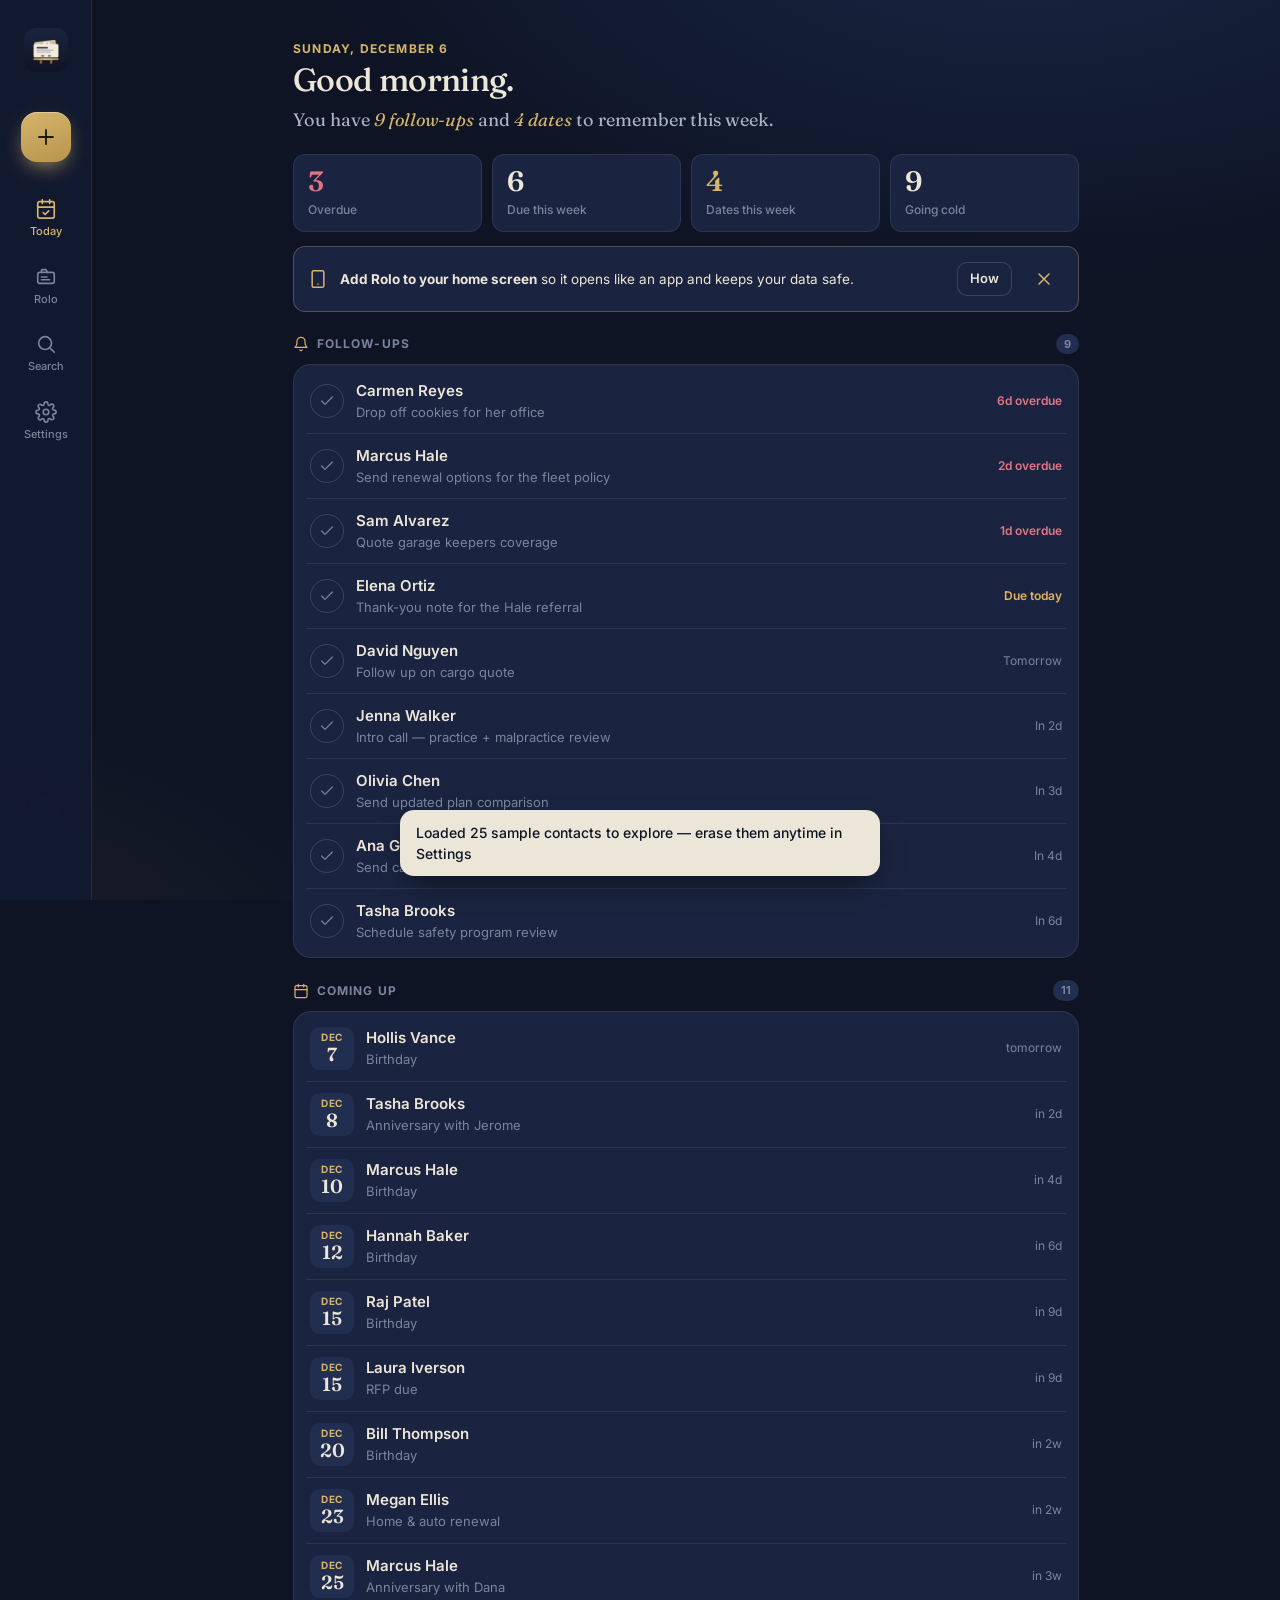
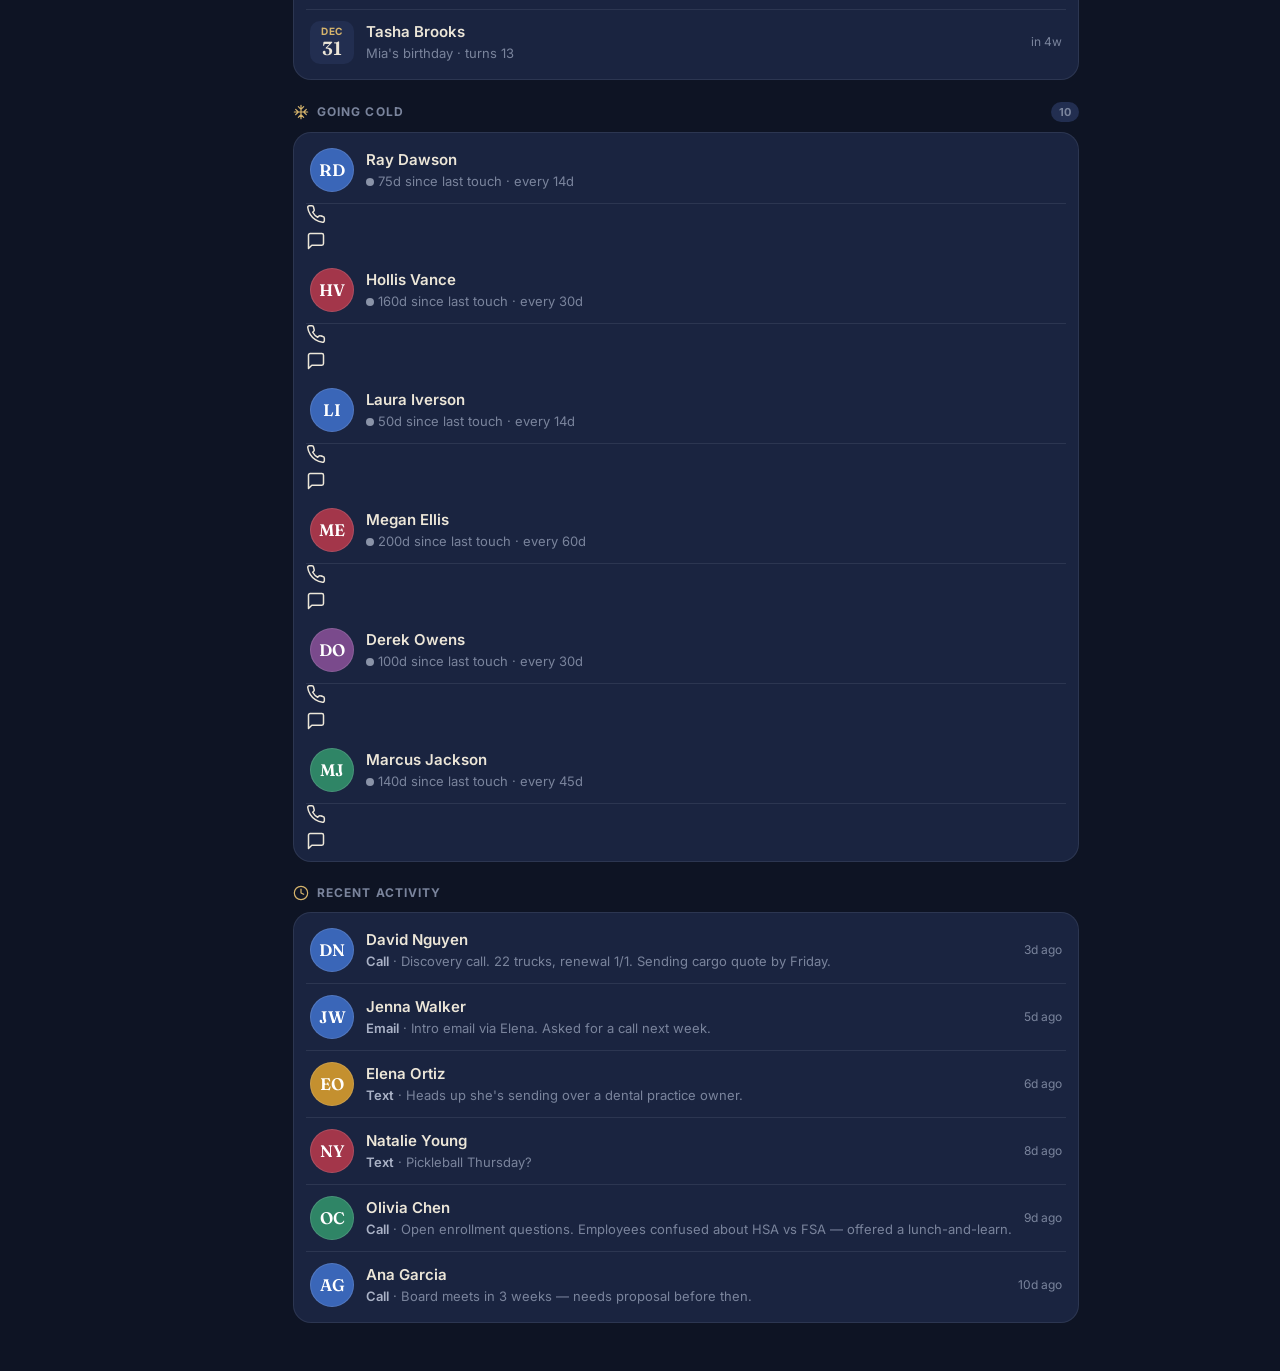
==== index.html @ 8f78566d "Add files via upload" ====
<!doctype html>
<html lang="en" data-theme="ledger">
<head>
  <meta charset="utf-8">
  <meta name="viewport" content="width=device-width, initial-scale=1, viewport-fit=cover">
  <title>Rolo</title>
  <meta name="description" content="Rolo — a modern rolodex for people who live on relationships.">
  <meta name="theme-color" content="#141c2e">
  <meta name="apple-mobile-web-app-capable" content="yes">
  <meta name="mobile-web-app-capable" content="yes">
  <meta name="apple-mobile-web-app-status-bar-style" content="black-translucent">
  <meta name="apple-mobile-web-app-title" content="Rolo">
  <link rel="manifest" href="manifest.webmanifest">
  <link rel="icon" href="icons/icon.svg" type="image/svg+xml">
  <link rel="icon" href="icons/icon-32.png" sizes="32x32">
  <link rel="apple-touch-icon" href="icons/icon-180.png">
  <link rel="preload" href="fonts/inter-latin-wght-normal.woff2" as="font" type="font/woff2" crossorigin>
  <link rel="preload" href="fonts/fraunces-latin-wght-normal.woff2" as="font" type="font/woff2" crossorigin>
  <link rel="stylesheet" href="styles.css">
</head>
<body>
  <div id="app" class="app">
    <nav class="nav" id="nav" aria-label="Main"></nav>
    <main class="main" id="main" tabindex="-1"></main>
  </div>
  <div id="sheet-root"></div>
  <div id="toast-root" aria-live="polite"></div>
  <div id="lock-root"></div>
  <div id="print-root" aria-hidden="true"></div>
  <noscript><p style="padding:2rem;color:#fff">Rolo needs JavaScript turned on.</p></noscript>

  <script src="js/util.js"></script>
  <script src="js/icons.js"></script>
  <script src="js/db.js"></script>
  <script src="js/model.js"></script>
  <script src="js/sample.js"></script>
  <script src="js/rolodex.js"></script>
  <script src="js/views.js"></script>
  <script src="js/record.js"></script>
  <script src="js/editor.js"></script>
  <script src="js/share.js"></script>
  <script src="js/importer.js"></script>
  <script src="js/settings.js"></script>
  <script src="js/app.js"></script>
</body>
</html>
---- styles.css ----
/* =========================================================
   Rolo — styles (mobile first)
   Themes: ledger (Midnight Ledger), desk (Executive Desk), forest (Forest & Paper)
   ========================================================= */

@font-face { font-family: 'Inter'; src: url('fonts/inter-latin-wght-normal.woff2') format('woff2'); font-weight: 100 900; font-display: swap; }
@font-face { font-family: 'Fraunces'; src: url('fonts/fraunces-latin-wght-normal.woff2') format('woff2'); font-weight: 100 900; font-display: swap; }
@font-face { font-family: 'Fraunces'; src: url('fonts/fraunces-latin-wght-italic.woff2') format('woff2'); font-weight: 100 900; font-style: italic; font-display: swap; }

:root {
  --font-ui: 'Inter', system-ui, -apple-system, 'Segoe UI', Roboto, sans-serif;
  --font-display: 'Fraunces', Georgia, 'Times New Roman', serif;
  --r-sm: 8px; --r-md: 12px; --r-lg: 18px; --r-xl: 24px;
  --nav-h: 64px;
  --safe-b: env(safe-area-inset-bottom, 0px);
  --safe-t: env(safe-area-inset-top, 0px);
  --ease: cubic-bezier(.2, .8, .2, 1);
  --paper-tex: url("data:image/svg+xml,%3Csvg xmlns='http://www.w3.org/2000/svg' width='160' height='160'%3E%3Cfilter id='n'%3E%3CfeTurbulence type='fractalNoise' baseFrequency='.85' numOctaves='3' stitchTiles='stitch'/%3E%3CfeColorMatrix values='0 0 0 0 .35 0 0 0 0 .3 0 0 0 0 .22 0 0 0 .55 0'/%3E%3C/filter%3E%3Crect width='100%25' height='100%25' filter='url(%23n)'/%3E%3C/svg%3E");
  --paper-fiber: url("data:image/svg+xml,%3Csvg xmlns='http://www.w3.org/2000/svg' width='300' height='300'%3E%3Cfilter id='f'%3E%3CfeTurbulence type='fractalNoise' baseFrequency='.012 .5' numOctaves='2'/%3E%3CfeColorMatrix values='0 0 0 0 .4 0 0 0 0 .34 0 0 0 0 .25 0 0 0 .18 0'/%3E%3C/filter%3E%3Crect width='100%25' height='100%25' filter='url(%23f)'/%3E%3C/svg%3E");
}

/* ---------- Themes ---------- */
[data-theme="ledger"] {
  --bg: #0e1424; --bg-2: #131b30; --surface: #1a2440; --surface-2: #222e50; --surface-3: #2a3760;
  --line: rgba(220, 228, 255, .09); --line-2: rgba(220, 228, 255, .16);
  --ink: #ece6d8; --ink-2: #aab2c6; --ink-3: #7a849c;
  --accent: #d6b46c; --accent-2: #b8954d; --accent-ink: #1c1606; --accent-soft: rgba(214, 180, 108, .14);
  --paper: #f5eedd; --paper-2: #ebe2cb; --paper-edge: #d9ccad; --paper-ink: #1b2236; --paper-ink-2: #5a6178; --paper-ink-3: #8a8f9f; --paper-line: rgba(27, 34, 54, .12);
  --danger: #e27583; --ok: #66c29c; --warn: #e3b25b;
  --hot: #e0784f; --warm: #d6b46c; --cooling: #7fa6d6; --cold: #8a93a8;
  --glow: radial-gradient(1200px 600px at 80% -10%, rgba(58, 102, 184, .22), transparent 60%), radial-gradient(900px 500px at -10% 110%, rgba(214, 180, 108, .08), transparent 60%);
  --theme-color: #131b30;
}
[data-theme="desk"] {
  --bg: #17110d; --bg-2: #1d1611; --surface: #271d17; --surface-2: #31251d; --surface-3: #3b2c22;
  --line: rgba(255, 230, 200, .08); --line-2: rgba(255, 230, 200, .15);
  --ink: #f1e7d6; --ink-2: #c3b39d; --ink-3: #8e7d68;
  --accent: #cfa65a; --accent-2: #a9823f; --accent-ink: #1e1606; --accent-soft: rgba(207, 166, 90, .14);
  --paper: #f4e9d2; --paper-2: #eadcbf; --paper-edge: #d6c39d; --paper-ink: #2a1d16; --paper-ink-2: #6e5a4a; --paper-ink-3: #9a8775; --paper-line: rgba(42, 29, 22, .13);
  --danger: #e07a7a; --ok: #8cc49a; --warn: #e3b25b;
  --hot: #d9663f; --warm: #cfa65a; --cooling: #8fa9c4; --cold: #8f8579;
  --glow: radial-gradient(1100px 600px at 85% -10%, rgba(140, 47, 57, .28), transparent 60%), radial-gradient(900px 500px at -10% 110%, rgba(207, 166, 90, .08), transparent 60%);
  --theme-color: #1d1611;
}
[data-theme="forest"] {
  --bg: #0d1713; --bg-2: #111e18; --surface: #172a21; --surface-2: #1e3529; --surface-3: #254132;
  --line: rgba(220, 255, 235, .08); --line-2: rgba(220, 255, 235, .15);
  --ink: #e8ecdf; --ink-2: #a9b8ab; --ink-3: #788a7d;
  --accent: #c98552; --accent-2: #a8693c; --accent-ink: #1f1006; --accent-soft: rgba(201, 133, 82, .15);
  --paper: #f2eee3; --paper-2: #e6e0cf; --paper-edge: #d1c9b1; --paper-ink: #17241d; --paper-ink-2: #536257; --paper-ink-3: #869088; --paper-line: rgba(23, 36, 29, .12);
  --danger: #e07b7b; --ok: #79c59a; --warn: #e3b25b;
  --hot: #d9703f; --warm: #c98552; --cooling: #86aac2; --cold: #87918a;
  --glow: radial-gradient(1100px 600px at 85% -10%, rgba(47, 133, 102, .22), transparent 60%), radial-gradient(900px 500px at -10% 110%, rgba(201, 133, 82, .08), transparent 60%);
  --theme-color: #111e18;
}

/* ---------- Base ---------- */
*, *::before, *::after { box-sizing: border-box; }
html { -webkit-text-size-adjust: 100%; background: var(--bg); }
body {
  margin: 0; min-height: 100dvh; background: var(--bg); background-image: var(--glow); background-attachment: fixed;
  color: var(--ink); font: 15px/1.5 var(--font-ui); -webkit-font-smoothing: antialiased; overflow-x: hidden;
  -webkit-tap-highlight-color: transparent;
}
body.has-sheet { overflow: hidden; }
a { color: inherit; }
button { font: inherit; color: inherit; cursor: pointer; }
input, select, textarea { font: inherit; color: inherit; }
img { max-width: 100%; display: block; }
h1, h2, h3, h4 { margin: 0; font-weight: 600; letter-spacing: -.01em; }
p { margin: 0; }
mark { background: var(--accent-soft); color: var(--accent); border-radius: 3px; padding: 0 2px; }
.ic { width: 20px; height: 20px; flex: none; }
.sr-only { position: absolute; width: 1px; height: 1px; overflow: hidden; clip: rect(0 0 0 0); white-space: nowrap; }
:focus-visible { outline: 2px solid var(--accent); outline-offset: 2px; border-radius: 6px; }
.muted { color: var(--ink-3); }
.serif { font-family: var(--font-display); }
.tnum { font-variant-numeric: tabular-nums; }

/* ---------- App shell ---------- */
.app { min-height: 100dvh; }
.main { padding: calc(var(--safe-t) + 8px) 16px calc(var(--nav-h) + var(--safe-b) + 28px); max-width: 760px; margin: 0 auto; outline: none; }
.main.full { max-width: none; padding-left: 0; padding-right: 0; }

.nav {
  position: fixed; z-index: 40; left: 0; right: 0; bottom: 0; height: calc(var(--nav-h) + var(--safe-b)); padding-bottom: var(--safe-b);
  display: grid; grid-template-columns: repeat(5, 1fr); align-items: center;
  background: color-mix(in srgb, var(--bg-2) 88%, transparent); backdrop-filter: blur(16px) saturate(140%); -webkit-backdrop-filter: blur(16px) saturate(140%);
  border-top: 1px solid var(--line);
}
.nav a { display: flex; flex-direction: column; align-items: center; gap: 3px; text-decoration: none; color: var(--ink-3); font-size: 11px; font-weight: 500; padding: 6px 0; }
.nav a .ic { width: 22px; height: 22px; }
.nav a.active { color: var(--accent); }
.nav .nav-add { justify-self: center; }
.nav .nav-add span.fab { width: 50px; height: 50px; border-radius: 16px; display: grid; place-items: center; background: linear-gradient(160deg, var(--accent), var(--accent-2)); color: var(--accent-ink); box-shadow: 0 8px 22px -8px var(--accent), inset 0 1px 0 rgba(255,255,255,.35); margin-top: -18px; }
.nav .nav-add span.fab .ic { width: 24px; height: 24px; }
.nav .brand { display: none; }

@media (min-width: 960px) {
  .app { display: grid; grid-template-columns: 92px 1fr; }
  .nav { position: sticky; top: 0; height: 100dvh; grid-template-columns: 1fr; grid-auto-rows: min-content; align-content: start; gap: 6px; padding: 18px 0; border-top: 0; border-right: 1px solid var(--line); }
  .nav .brand { display: grid; place-items: center; margin-bottom: 14px; order: -2; }
  .nav .brand img { width: 44px; height: 44px; border-radius: 12px; }
  .nav a { padding: 10px 0; }
  .nav .nav-add { order: -1; margin-bottom: 10px; }
  .nav .nav-add span.fab { margin-top: 0; }
  .nav .nav-add .lbl { display: none; }
  .main { padding: 28px 32px 48px; max-width: 980px; }
}

/* ---------- Page header ---------- */
.page-head { display: flex; align-items: center; gap: 12px; padding: 10px 0 14px; }
.page-head h1 { font-family: var(--font-display); font-size: 30px; font-weight: 600; letter-spacing: -.02em; flex: 1; line-height: 1.1; }
.page-head .sub { color: var(--ink-3); font-size: 13px; margin-top: 2px; }
.wordmark { font-family: var(--font-display); font-weight: 700; font-size: 28px; letter-spacing: -.03em; display: flex; align-items: center; gap: 8px; }
.wordmark .dot { width: 8px; height: 8px; background: var(--accent); border-radius: 50%; display: inline-block; transform: translateY(6px); }

/* ---------- Buttons ---------- */
.btn { display: inline-flex; align-items: center; justify-content: center; gap: 8px; height: 44px; padding: 0 18px; border-radius: 12px; border: 1px solid var(--line-2); background: var(--surface); font-weight: 600; font-size: 14px; text-decoration: none; transition: transform .12s, background .15s; white-space: nowrap; }
.btn:active { transform: scale(.97); }
.btn.primary { background: linear-gradient(160deg, var(--accent), var(--accent-2)); color: var(--accent-ink); border-color: transparent; box-shadow: inset 0 1px 0 rgba(255,255,255,.3); }
.btn.ghost { background: transparent; }
.btn.danger { background: transparent; color: var(--danger); border-color: color-mix(in srgb, var(--danger) 40%, transparent); }
.btn.sm { height: 34px; padding: 0 12px; font-size: 13px; border-radius: 10px; }
.btn.block { width: 100%; }
.btn .ic { width: 18px; height: 18px; }
.icon-btn { width: 40px; height: 40px; display: inline-grid; place-items: center; border-radius: 12px; border: 1px solid transparent; background: transparent; color: var(--ink-2); flex: none; }
.icon-btn:hover { background: var(--surface); }
.icon-btn.solid { background: var(--surface); border-color: var(--line); }
.link-btn { background: none; border: 0; padding: 0; color: var(--accent); font-weight: 600; font-size: 13px; }
.row-btns { display: flex; gap: 10px; justify-content: flex-end; margin-top: 18px; }
.row-btns .btn { flex: 1; }

/* ---------- Chips ---------- */
.chips { display: flex; gap: 8px; flex-wrap: wrap; }
.chips.scroll { flex-wrap: nowrap; overflow-x: auto; scrollbar-width: none; margin: 0 -16px; padding: 2px 16px; }
.chips.scroll::-webkit-scrollbar { display: none; }
.chip { display: inline-flex; align-items: center; gap: 6px; height: 32px; padding: 0 12px; border-radius: 999px; border: 1px solid var(--line-2); background: var(--surface); color: var(--ink-2); font-size: 13px; font-weight: 500; white-space: nowrap; }
.chip .sw { width: 8px; height: 8px; border-radius: 50%; }
.chip.on { background: var(--ink); color: var(--bg); border-color: var(--ink); }
.chip.sm { height: 24px; font-size: 12px; padding: 0 9px; }
.tag { display: inline-flex; align-items: center; height: 22px; padding: 0 8px; border-radius: 6px; font-size: 12px; font-weight: 500; background: var(--paper-line); color: var(--paper-ink-2); }
.gtag { display: inline-flex; align-items: center; gap: 5px; height: 22px; padding: 0 8px 0 7px; border-radius: 6px; font-size: 11.5px; font-weight: 600; letter-spacing: .01em; color: #fff; }

/* ---------- Avatars ---------- */
.avatar { --s: 44px; width: var(--s); height: var(--s); border-radius: 50%; flex: none; display: grid; place-items: center; font-family: var(--font-display); font-weight: 600; font-size: calc(var(--s) * .38); color: #fff; background: var(--c, #5e6a7d); overflow: hidden; box-shadow: inset 0 0 0 1px rgba(255,255,255,.12); }
.avatar img { width: 100%; height: 100%; object-fit: cover; }

/* ---------- Panels (dark surfaces) ---------- */
.panel { background: var(--surface); border: 1px solid var(--line); border-radius: var(--r-lg); padding: 16px; }
.panel + .panel { margin-top: 12px; }
.section { margin-top: 22px; }
.section-head { display: flex; align-items: center; gap: 8px; margin-bottom: 10px; }
.section-head h2 { font-size: 12px; font-weight: 700; letter-spacing: .09em; text-transform: uppercase; color: var(--ink-3); flex: 1; display: flex; align-items: center; gap: 8px; }
.section-head h2 .ic { width: 16px; height: 16px; color: var(--accent); }
.count { font-size: 11px; font-weight: 700; color: var(--ink-3); background: var(--surface-2); border-radius: 999px; padding: 2px 8px; }
.empty { text-align: center; color: var(--ink-3); padding: 22px 12px; font-size: 14px; }
.empty .ic { width: 28px; height: 28px; margin: 0 auto 8px; opacity: .6; }

/* ---------- Paper (cream card stock) ---------- */
.paper {
  background-color: var(--paper); color: var(--paper-ink);
  background-image: var(--paper-tex), var(--paper-fiber), linear-gradient(180deg, rgba(255,255,255,.35), rgba(255,255,255,0) 40%);
  background-blend-mode: multiply, multiply, normal;
  border-radius: var(--r-lg);
  box-shadow: 0 1px 0 rgba(255,255,255,.6) inset, 0 0 0 1px var(--paper-edge), 0 18px 40px -22px rgba(0,0,0,.65);
}
.paper .muted { color: var(--paper-ink-3); }

/* ---------- Lists ---------- */
.rows { display: flex; flex-direction: column; }
.row { display: flex; align-items: center; gap: 12px; padding: 11px 4px; border-bottom: 1px solid var(--line); text-decoration: none; color: inherit; min-height: 60px; }
.row:last-child { border-bottom: 0; }
.row .main-col { flex: 1; min-width: 0; }
.row .t1 { font-weight: 600; font-size: 15px; white-space: nowrap; overflow: hidden; text-overflow: ellipsis; }
.row .t2 { font-size: 13px; color: var(--ink-3); white-space: nowrap; overflow: hidden; text-overflow: ellipsis; }
.row .t2 b { color: var(--ink-2); font-weight: 600; }
.row .side { text-align: right; font-size: 12px; color: var(--ink-3); flex: none; }
.row .quick { display: flex; gap: 4px; }
.row .quick a { width: 36px; height: 36px; border-radius: 10px; display: grid; place-items: center; color: var(--ink-2); background: var(--surface-2); }
.row .quick a .ic { width: 17px; height: 17px; }
.row.tap:active { background: var(--surface-2); }
.letter-head { position: sticky; top: 0; z-index: 2; padding: 14px 4px 6px; font-family: var(--font-display); font-weight: 700; font-size: 18px; color: var(--accent); background: linear-gradient(var(--bg) 70%, transparent); }
.overdue { color: var(--danger) !important; font-weight: 600; }
.due-today { color: var(--warn) !important; font-weight: 600; }

/* ---------- Warmth meter ---------- */
.warmth { display: inline-flex; align-items: center; gap: 7px; font-size: 12px; font-weight: 600; }
.warmth .bars { display: inline-flex; gap: 2px; align-items: flex-end; }
.warmth .bars i { width: 4px; border-radius: 2px; background: currentColor; opacity: .22; }
.warmth .bars i:nth-child(1) { height: 6px; } .warmth .bars i:nth-child(2) { height: 9px; } .warmth .bars i:nth-child(3) { height: 12px; } .warmth .bars i:nth-child(4) { height: 15px; }
.warmth .bars i.on { opacity: 1; }
.warmth.hot { color: var(--hot); } .warmth.warm { color: var(--warm); } .warmth.cooling { color: var(--cooling); } .warmth.cold { color: var(--cold); } .warmth.new { color: var(--ink-3); }
.wdot { width: 8px; height: 8px; border-radius: 50%; display: inline-block; flex: none; }
.wdot.hot { background: var(--hot); } .wdot.warm { background: var(--warm); } .wdot.cooling { background: var(--cooling); } .wdot.cold { background: var(--cold); } .wdot.new { background: var(--ink-3); }

/* ---------- Today ---------- */
.hello { padding: 12px 0 4px; }
.hello .date { font-size: 12px; font-weight: 700; letter-spacing: .1em; text-transform: uppercase; color: var(--accent); }
.hello h1 { font-family: var(--font-display); font-size: 32px; font-weight: 500; letter-spacing: -.02em; line-height: 1.15; margin-top: 4px; }
.hello h1 em { font-style: italic; color: var(--accent); }
.hello .line { display: block; font-size: 18px; line-height: 1.4; color: var(--ink-2); font-weight: 400; margin-top: 8px; letter-spacing: 0; }
.stats { display: grid; grid-template-columns: repeat(2, 1fr); gap: 10px; margin-top: 18px; }
.stat { background: var(--surface); border: 1px solid var(--line); border-radius: var(--r-md); padding: 12px 14px; text-decoration: none; display: block; }
.stat .n { font-family: var(--font-display); font-size: 28px; font-weight: 600; line-height: 1; }
.stat .l { font-size: 12px; color: var(--ink-3); margin-top: 6px; font-weight: 500; }
.stat.alert .n { color: var(--danger); }
.stat.gold .n { color: var(--accent); }
@media (min-width: 600px) { .stats { grid-template-columns: repeat(4, 1fr); } }
.banner { display: flex; gap: 12px; align-items: center; padding: 12px 14px; border-radius: var(--r-md); background: var(--surface); border: 1px solid color-mix(in srgb, var(--accent) 30%, transparent); font-size: 13.5px; margin-top: 14px; }
.banner .ic { color: var(--accent); }
.banner p { flex: 1; }
.date-badge { width: 44px; flex: none; text-align: center; border-radius: 10px; background: var(--surface-2); padding: 5px 0 6px; line-height: 1; }
.date-badge .m { font-size: 10px; font-weight: 700; letter-spacing: .08em; text-transform: uppercase; color: var(--accent); }
.date-badge .d { font-family: var(--font-display); font-size: 19px; font-weight: 600; margin-top: 3px; }
.check-btn { width: 34px; height: 34px; border-radius: 50%; border: 1.5px solid var(--line-2); background: transparent; display: grid; place-items: center; color: var(--ink-3); flex: none; }
.check-btn:hover { border-color: var(--ok); color: var(--ok); }
.check-btn .ic { width: 16px; height: 16px; }

/* ---------- Rolodex wheel ---------- */
.rolo-top { display: flex; align-items: center; gap: 10px; padding: 8px 0 10px; }
.rolo-top .wordmark { flex: 1; }
.seg { display: inline-flex; background: var(--surface); border: 1px solid var(--line); border-radius: 11px; padding: 3px; }
.seg button { height: 32px; padding: 0 10px; border-radius: 8px; border: 0; background: transparent; color: var(--ink-3); display: inline-flex; align-items: center; gap: 6px; font-size: 13px; font-weight: 600; }
.seg button .ic { width: 17px; height: 17px; }
.seg button.on { background: var(--surface-3); color: var(--ink); }

.rolo { position: relative; display: grid; grid-template-columns: 1fr 26px; gap: 4px; margin-top: 4px; user-select: none; -webkit-user-select: none; }
.rolo-stage { position: relative; height: clamp(300px, 47dvh, 470px); perspective: 1100px; perspective-origin: 50% 8%; touch-action: none; overflow: hidden; outline: none; cursor: grab; }
.rolo-stage:active { cursor: grabbing; }
.rolo-stage::before { /* desk shadow */
  content: ''; position: absolute; left: 6%; right: 6%; bottom: 10%; height: 50px; border-radius: 50%;
  background: radial-gradient(closest-side, rgba(0,0,0,.55), transparent); filter: blur(8px);
}
.rolo-rail { position: absolute; left: 50%; bottom: calc(16% - 4px); width: min(92%, 420px); height: 12px; transform: translateX(-50%); border-radius: 6px;
  background: linear-gradient(90deg, var(--accent-2), var(--accent) 30%, #f6e1a8 50%, var(--accent) 70%, var(--accent-2)); box-shadow: 0 3px 8px rgba(0,0,0,.45); z-index: 500; pointer-events: none; }
.rolo-rail::before, .rolo-rail::after { content: ''; position: absolute; top: -6px; width: 24px; height: 24px; border-radius: 50%; background: radial-gradient(circle at 35% 35%, #f6e1a8, var(--accent) 45%, var(--accent-2)); box-shadow: 0 2px 6px rgba(0,0,0,.5); }
.rolo-rail::before { left: -12px; } .rolo-rail::after { right: -12px; }
.rolo-card {
  --w: min(86vw, 380px); --h: calc(var(--w) * .6);
  position: absolute; left: 50%; bottom: 16%; width: var(--w); height: var(--h); margin-left: calc(var(--w) / -2);
  transform-origin: 50% 100%; transform-style: preserve-3d; will-change: transform;
}
.rolo-card .face { opacity: var(--op, 1); position: absolute; inset: 0; backface-visibility: hidden; -webkit-backface-visibility: hidden; border-radius: 14px; }
.rolo-card .face.back { transform: rotateX(180deg); background-color: var(--paper-edge); background-image: var(--paper-tex), var(--paper-fiber); background-blend-mode: multiply; box-shadow: 0 0 0 1px var(--paper-edge); }
.rolo-card .face.front { padding: 16px 18px 14px; display: flex; flex-direction: column; overflow: visible; }
.rolo-card .shade { position: absolute; inset: 0; border-radius: 14px; background: #000; opacity: 0; pointer-events: none; backface-visibility: hidden; -webkit-backface-visibility: hidden; }
/* card slots like the real thing */
.rolo-card .face.front::after { content: ''; position: absolute; bottom: 9px; left: 50%; width: 46%; height: 8px; transform: translateX(-50%);
  background: radial-gradient(circle at 6px 4px, var(--bg) 3px, transparent 3.5px) left/12px 8px no-repeat, radial-gradient(circle at 6px 4px, var(--bg) 3px, transparent 3.5px) right/12px 8px no-repeat; opacity: .9; }
.rc-head { display: flex; gap: 12px; align-items: flex-start; }
.rc-name { font-family: var(--font-display); font-size: 23px; font-weight: 600; line-height: 1.1; letter-spacing: -.01em; }
.rc-name .last { font-weight: 700; }
.rc-role { font-size: 13px; color: var(--paper-ink-2); margin-top: 3px; line-height: 1.3; }
.rc-lines { margin-top: auto; display: grid; gap: 3px; font-size: 13.5px; padding-bottom: 12px; }
.rc-lines div { display: flex; align-items: center; gap: 8px; white-space: nowrap; overflow: hidden; text-overflow: ellipsis; }
.rc-lines .ic { width: 15px; height: 15px; color: var(--paper-ink-3); }
.rc-stripe { position: absolute; left: 0; top: 14px; bottom: 14px; width: 4px; border-radius: 0 3px 3px 0; }
.rc-corner { position: absolute; right: 16px; top: 14px; display: flex; gap: 6px; align-items: center; }
.rc-rule { height: 1px; background: repeating-linear-gradient(90deg, var(--paper-line) 0 6px, transparent 6px 10px); margin: 10px 0 8px; }
/* divider tab cards */
.rolo-card.divider .face.front { background: transparent; box-shadow: none; padding: 0; }
.rolo-card.divider .tabcard { position: absolute; inset: 0; border-radius: 14px; background-color: var(--tab); background-image: var(--paper-tex); background-blend-mode: multiply; box-shadow: inset 0 0 0 1px rgba(0,0,0,.18), inset 0 1px 0 rgba(255,255,255,.25); }
.rolo-card.divider .tab { position: absolute; top: -30px; height: 34px; width: 58px; border-radius: 10px 10px 0 0; background-color: var(--tab); background-image: var(--paper-tex); background-blend-mode: multiply;
  display: grid; place-items: center; font-family: var(--font-display); font-size: 21px; font-weight: 700; color: rgba(255,255,255,.95); box-shadow: inset 0 1px 0 rgba(255,255,255,.25); }
.rolo-card.divider .big { position: absolute; left: 22px; bottom: 26px; font-family: var(--font-display); font-weight: 700; font-size: 72px; line-height: 1; color: rgba(255,255,255,.2); }
.rolo-card.divider .cnt { position: absolute; right: 20px; bottom: 26px; color: rgba(255,255,255,.7); font-size: 13px; font-weight: 600; }
.rolo-meta { display: flex; margin-top: 2px !important; align-items: center; justify-content: space-between; gap: 10px; color: var(--ink-3); font-size: 12.5px; padding: 0 2px; margin-top: -4px; }
.rolo-meta .hint { display: flex; gap: 6px; align-items: center; }
.rolo-meta .ic { width: 15px; height: 15px; }
.rolo-front-actions { display: flex; gap: 8px; justify-content: center; margin-top: 12px; }
.rolo-front-actions .btn { height: 42px; }

.az { display: flex; flex-direction: column; justify-content: space-between; align-items: center; padding: 4px 0; height: clamp(300px, 47dvh, 470px); touch-action: none; }
.az button { border: 0; background: none; font-size: 10.5px; font-weight: 700; color: var(--ink-3); padding: 0; width: 26px; flex: 1; line-height: 1; display: grid; place-items: center; }
.az button.has { color: var(--ink-2); }
.az button.cur { color: var(--accent-ink); background: var(--accent); border-radius: 6px; max-height: 20px; }
.az button:disabled { opacity: .3; }

/* ---------- Search ---------- */
.searchbar { position: sticky; top: 0; z-index: 5; padding: 8px 0 10px; background: linear-gradient(var(--bg) 80%, transparent); }
.searchbox { display: flex; align-items: center; gap: 10px; height: 50px; padding: 0 14px; border-radius: 14px; background: var(--surface); border: 1px solid var(--line-2); }
.searchbox .ic { color: var(--ink-3); }
.searchbox input { flex: 1; border: 0; background: transparent; outline: none; font-size: 16px; min-width: 0; }
.searchbox input::placeholder { color: var(--ink-3); }
.searchbox kbd { font: 600 11px var(--font-ui); color: var(--ink-3); border: 1px solid var(--line-2); border-radius: 6px; padding: 2px 6px; }
.snip { font-size: 12.5px; color: var(--ink-3); margin-top: 2px; white-space: nowrap; overflow: hidden; text-overflow: ellipsis; }
.snip b { color: var(--ink-2); font-weight: 600; }
.suggest { display: flex; flex-wrap: wrap; gap: 8px; }

/* ---------- Record page ---------- */
.rec-top { position: sticky; top: 0; z-index: 10; display: flex; align-items: center; gap: 4px; padding: calc(var(--safe-t) + 6px) 0 6px; margin: calc(-8px - var(--safe-t)) -6px 0; background: linear-gradient(var(--bg) 70%, transparent); }
.rec-top .sp { flex: 1; }
.rec-hero { position: relative; padding: 20px 18px 18px; margin-top: 4px; }
.rec-hero .stripe { position: absolute; left: 0; top: 18px; bottom: 18px; width: 5px; border-radius: 0 4px 4px 0; }
.rec-hero .top { display: flex; gap: 14px; align-items: center; }
.rec-hero .avatar { --s: 74px; cursor: pointer; }
.rec-hero h1 { font-family: var(--font-display); font-size: 28px; font-weight: 600; line-height: 1.08; letter-spacing: -.015em; }
.rec-hero .nick { font-family: var(--font-display); font-style: italic; font-weight: 400; color: var(--paper-ink-2); font-size: 18px; }
.rec-hero .role { color: var(--paper-ink-2); font-size: 14px; margin-top: 4px; }
.rec-hero .meta { display: flex; flex-wrap: wrap; gap: 6px 10px; align-items: center; margin-top: 14px; padding-top: 12px; border-top: 1px dashed var(--paper-line); font-size: 12.5px; color: var(--paper-ink-2); }
.rec-hero .meta .ic { width: 15px; height: 15px; }
.rec-hero .meta span { display: inline-flex; align-items: center; gap: 5px; }
.rec-hero .warmth.warm { color: #9a7524; } .rec-hero .warmth.hot { color: #b8502a; } .rec-hero .warmth.cooling { color: #4b74a5; } .rec-hero .warmth.cold { color: #6b7385; } .rec-hero .warmth.new { color: var(--paper-ink-3); }
.fav { color: var(--paper-ink-3); }
.fav.on { color: #c08a1e; }
.fav.on .ic { fill: currentColor; }

.actions { display: grid; grid-template-columns: repeat(5, 1fr); gap: 8px; margin-top: 14px; }
.action { display: flex; flex-direction: column; align-items: center; gap: 6px; padding: 12px 0 10px; border-radius: 14px; background: var(--surface); border: 1px solid var(--line); text-decoration: none; font-size: 12px; font-weight: 600; color: var(--ink-2); }
.action .ic { width: 22px; height: 22px; color: var(--accent); }
.action.primary { background: linear-gradient(160deg, var(--accent), var(--accent-2)); color: var(--accent-ink); border-color: transparent; }
.action.primary .ic { color: var(--accent-ink); }
.action.off { opacity: .35; pointer-events: none; }
.action:active { transform: scale(.96); }

.contact-lines { margin-top: 12px; }
.cline { display: flex; align-items: center; gap: 12px; padding: 10px 2px; border-bottom: 1px solid var(--line); }
.cline:last-child { border-bottom: 0; }
.cline .k { font-size: 11px; font-weight: 700; letter-spacing: .06em; text-transform: uppercase; color: var(--ink-3); width: 64px; flex: none; }
.cline .v { flex: 1; min-width: 0; font-size: 15px; font-weight: 500; overflow-wrap: anywhere; }
.cline .v a { text-decoration: none; }
.cline .v small { display: block; color: var(--ink-3); font-size: 12px; font-weight: 400; }
.cline .acts { display: flex; gap: 2px; }
.cline .acts .icon-btn { width: 36px; height: 36px; }
.cline .acts .ic { width: 18px; height: 18px; }

.brief { position: relative; padding: 16px 16px 14px 18px; border-radius: var(--r-lg); background: linear-gradient(160deg, var(--surface-2), var(--surface) 70%); border: 1px solid color-mix(in srgb, var(--accent) 32%, transparent); margin-top: 14px; overflow: hidden; }
.brief::before { content: ''; position: absolute; left: 0; top: 0; bottom: 0; width: 3px; background: linear-gradient(var(--accent), var(--accent-2)); }
.brief h3 { font-size: 12px; font-weight: 700; letter-spacing: .1em; text-transform: uppercase; color: var(--accent); display: flex; align-items: center; gap: 8px; }
.brief h3 .ic { width: 16px; height: 16px; }
.brief ul { list-style: none; margin: 10px 0 0; padding: 0; display: grid; gap: 8px; }
.brief li { display: flex; gap: 10px; font-size: 14px; line-height: 1.45; }
.brief li .ic { width: 16px; height: 16px; margin-top: 2px; color: var(--ink-3); }
.brief li b { font-weight: 600; }

.nextstep { display: flex; gap: 12px; align-items: center; }
.nextstep .txt { flex: 1; min-width: 0; }
.nextstep .txt .t { font-weight: 600; }
.nextstep .txt .d { font-size: 12.5px; color: var(--ink-3); margin-top: 2px; }

.pinned { display: grid; gap: 8px; }
.pinned .p { display: flex; gap: 10px; align-items: flex-start; padding: 10px 12px; border-radius: 12px; background: var(--surface-2); font-size: 14px; }
.pinned .p .ic { width: 16px; height: 16px; color: var(--accent); margin-top: 2px; }

.timeline { position: relative; margin-top: 6px; }
.tl-item { position: relative; display: flex; gap: 12px; padding-bottom: 16px; }
.tl-item::before { content: ''; position: absolute; left: 17px; top: 36px; bottom: 0; width: 1.5px; background: var(--line-2); }
.tl-item:last-child::before { display: none; }
.tl-ic { width: 36px; height: 36px; border-radius: 50%; display: grid; place-items: center; background: var(--surface-2); color: var(--accent); flex: none; border: 1px solid var(--line); }
.tl-ic .ic { width: 16px; height: 16px; }
.tl-body { flex: 1; min-width: 0; padding-top: 2px; }
.tl-meta { font-size: 12px; color: var(--ink-3); display: flex; gap: 8px; align-items: center; }
.tl-meta b { color: var(--ink-2); font-weight: 600; }
.tl-note { font-size: 14.5px; margin-top: 3px; white-space: pre-wrap; overflow-wrap: anywhere; }
.tl-del { margin-left: auto; opacity: 0; transition: opacity .15s; }
.tl-item:hover .tl-del { opacity: 1; }
@media (hover: none) { .tl-del { opacity: .6; } }

.kv-grid { display: grid; gap: 10px; }
.kv { display: flex; gap: 10px; align-items: flex-start; }
.kv .ic { width: 18px; height: 18px; color: var(--accent); margin-top: 2px; }
.kv .k { font-size: 11px; font-weight: 700; letter-spacing: .06em; text-transform: uppercase; color: var(--ink-3); }
.kv .v { font-size: 15px; }
.family { display: grid; gap: 8px; }
.person { display: flex; align-items: center; gap: 12px; padding: 10px 12px; border-radius: 12px; background: var(--surface-2); }
.person .avatar { --s: 36px; font-size: 14px; }
.person .nm { font-weight: 600; flex: 1; }
.person .nm small { display: block; font-weight: 400; font-size: 12.5px; color: var(--ink-3); }
.age-pill { font-family: var(--font-display); font-weight: 600; font-size: 20px; line-height: 1; text-align: right; }
.age-pill small { display: block; font-family: var(--font-ui); font-size: 10px; font-weight: 700; letter-spacing: .08em; text-transform: uppercase; color: var(--ink-3); }
.pill-list { display: flex; flex-wrap: wrap; gap: 6px; }
.pill { padding: 6px 11px; border-radius: 999px; background: var(--surface-2); border: 1px solid var(--line); font-size: 13.5px; }

.photos { display: grid; grid-template-columns: repeat(3, 1fr); gap: 8px; }
.photo { position: relative; aspect-ratio: 1; border-radius: 12px; overflow: hidden; background: var(--surface-2); border: 0; padding: 0; }
.photo img { width: 100%; height: 100%; object-fit: cover; }
.photo .cap { position: absolute; left: 0; right: 0; bottom: 0; padding: 18px 8px 6px; font-size: 11.5px; color: #fff; text-align: left; background: linear-gradient(transparent, rgba(0,0,0,.7)); white-space: nowrap; overflow: hidden; text-overflow: ellipsis; }
.photo.add { display: grid; place-items: center; border: 1.5px dashed var(--line-2); background: transparent; color: var(--ink-3); font-size: 12px; }
.photo.add .ic { margin: 0 auto 4px; }
.viewer img { width: 100%; max-height: 62dvh; object-fit: contain; border-radius: 12px; background: #000; }

.rec-grid { display: block; }
@media (min-width: 1100px) {
  .rec-grid { display: grid; grid-template-columns: 1fr 1fr; gap: 0 18px; align-items: start; }
}

/* ---------- Desktop split (rolodex + record) ---------- */
.split { display: block; }
@media (min-width: 960px) {
  .main.split-mode { max-width: none; padding: 0; }
  .split { display: grid; grid-template-columns: minmax(420px, 1fr) minmax(460px, 640px); height: 100dvh; }
  .split > .pane-left { overflow: auto; padding: 24px 28px; border-right: 1px solid var(--line); }
  .split > .pane-right { overflow: auto; padding: 18px 28px 40px; }
  .split .rec-top .back-btn { display: none; }
  .pane-empty { height: 100%; display: grid; place-items: center; text-align: center; color: var(--ink-3); }
  .pane-empty .ic { width: 40px; height: 40px; margin: 0 auto 12px; opacity: .5; }
}

/* ---------- Forms ---------- */
.form-section { margin-top: 18px; }
.form-section > h3 { font-size: 12px; font-weight: 700; letter-spacing: .09em; text-transform: uppercase; color: var(--ink-3); margin: 0 0 10px; display: flex; align-items: center; gap: 8px; }
.form-section > h3 .ic { width: 16px; height: 16px; color: var(--accent); }
.grid2 { display: grid; grid-template-columns: 1fr 1fr; gap: 10px; }
.grid3 { display: grid; grid-template-columns: 2fr 1fr 1fr; gap: 10px; }
.field { display: flex; flex-direction: column; gap: 5px; margin-bottom: 10px; min-width: 0; }
.field > span { font-size: 12px; font-weight: 600; color: var(--ink-2); }
.field > small { font-size: 12px; color: var(--ink-3); }
.input, .field input, .field select, .field textarea, .repeat input, .repeat select {
  width: 100%; min-width: 0; height: 46px; padding: 0 12px; border-radius: 11px; border: 1px solid var(--line-2); background: var(--bg-2); outline: none; font-size: 16px; transition: border-color .15s;
}
.field textarea, textarea.input { height: auto; min-height: 92px; padding: 11px 12px; resize: vertical; line-height: 1.45; }
.input:focus, .field input:focus, .field select:focus, .field textarea:focus, .repeat input:focus, .repeat select:focus { border-color: var(--accent); }
select { appearance: none; -webkit-appearance: none; background-image: url("data:image/svg+xml,%3Csvg xmlns='http://www.w3.org/2000/svg' width='12' height='8' fill='none' stroke='%23888' stroke-width='1.8'%3E%3Cpath d='m1 1.5 5 5 5-5'/%3E%3C/svg%3E"); background-repeat: no-repeat; background-position: right 12px center; padding-right: 32px !important; }
.repeat { display: grid; gap: 8px; }
.repeat .r { display: grid; gap: 8px; align-items: center; grid-template-columns: 110px 1fr 40px; }
.repeat .r.kid { grid-template-columns: 1fr 74px 40px; }
.repeat .r.kid2 { grid-template-columns: 1fr 1fr; margin-top: -2px; }
.repeat .r.pet { grid-template-columns: 1fr 1fr 40px; }
.repeat .r.date { grid-template-columns: 1fr 140px 40px; }
.repeat .r.one { grid-template-columns: 1fr 40px; }
.repeat .r.gift { grid-template-columns: 130px 1fr 40px; }
.repeat .r.conn { grid-template-columns: 1fr 1fr 40px; }
.repeat .block { padding: 10px; border-radius: 12px; background: var(--surface); border: 1px solid var(--line); display: grid; gap: 8px; }
.add-row { display: inline-flex; align-items: center; gap: 6px; background: none; border: 0; color: var(--accent); font-weight: 600; font-size: 13.5px; padding: 6px 0; }
.add-row .ic { width: 16px; height: 16px; }
.md-input { display: grid; grid-template-columns: 1.3fr 1fr 1.1fr; gap: 8px; }
.toggle { display: flex; align-items: center; gap: 10px; font-size: 14px; }
.toggle input { width: 20px; height: 20px; accent-color: var(--accent); }
.pick-chips .chip { cursor: pointer; }
.pick-chips .chip.on { background: var(--c, var(--ink)); border-color: var(--c, var(--ink)); color: #fff; }
.photo-edit { display: flex; align-items: center; gap: 14px; }
.photo-edit .avatar { --s: 72px; }
.form-foot { position: sticky; bottom: calc(var(--nav-h) + var(--safe-b)); z-index: 5; display: flex; gap: 10px; padding: 12px 0; margin-top: 18px; background: linear-gradient(transparent, var(--bg) 30%); }
.form-foot .btn { flex: 1; }
@media (min-width: 960px) { .form-foot { bottom: 0; } }

/* ---------- Sheets ---------- */
.sheet-wrap { position: fixed; inset: 0; z-index: 100; display: flex; align-items: flex-end; justify-content: center; }
.sheet-scrim { position: absolute; inset: 0; background: rgba(5, 8, 15, .55); opacity: 0; transition: opacity .25s; backdrop-filter: blur(2px); }
.sheet { position: relative; width: 100%; max-width: 560px; max-height: 92dvh; display: flex; flex-direction: column; background: var(--bg-2); border: 1px solid var(--line-2); border-bottom: 0; border-radius: 22px 22px 0 0; transform: translateY(100%); transition: transform .3s var(--ease); padding-bottom: var(--safe-b); box-shadow: 0 -20px 50px -20px rgba(0,0,0,.6); }
.sheet-wrap.open .sheet-scrim { opacity: 1; }
.sheet-wrap.open .sheet { transform: none; }
.sheet-grip { width: 38px; height: 5px; border-radius: 3px; background: var(--line-2); margin: 8px auto 0; flex: none; }
.sheet-head { display: flex; align-items: center; padding: 8px 10px 4px 18px; flex: none; }
.sheet-head h2 { flex: 1; font-family: var(--font-display); font-size: 21px; font-weight: 600; }
.sheet-body { padding: 8px 18px 18px; overflow: auto; }
.sheet-wrap.center { align-items: center; padding: 16px; }
.sheet-wrap.center .sheet { border-radius: 20px; border-bottom: 1px solid var(--line-2); transform: scale(.94); opacity: 0; transition: transform .2s var(--ease), opacity .2s; max-width: 400px; }
.sheet-wrap.center.open .sheet { transform: none; opacity: 1; }
.sheet-wrap.center .sheet-grip { display: none; }
.confirm-msg { font-size: 16px; padding-top: 10px; }
@media (min-width: 700px) {
  .sheet-wrap { align-items: center; padding: 20px; }
  .sheet { border-radius: 22px; border-bottom: 1px solid var(--line-2); transform: translateY(30px) scale(.98); opacity: 0; transition: transform .25s var(--ease), opacity .2s; }
  .sheet-wrap.open .sheet { opacity: 1; }
  .sheet-grip { display: none; }
}
.type-chips { display: flex; gap: 8px; flex-wrap: wrap; margin-bottom: 12px; }
.type-chips .chip { cursor: pointer; }
.type-chips .chip.on { background: var(--accent); color: var(--accent-ink); border-color: var(--accent); }
.menu-list { display: grid; gap: 4px; }
.menu-item { display: flex; align-items: center; gap: 14px; padding: 13px 12px; border-radius: 12px; background: transparent; border: 0; text-align: left; width: 100%; text-decoration: none; }
.menu-item:hover { background: var(--surface); }
.menu-item .ic { color: var(--accent); width: 22px; height: 22px; }
.menu-item .tx { flex: 1; }
.menu-item .tx b { display: block; font-weight: 600; font-size: 15px; }
.menu-item .tx small { color: var(--ink-3); font-size: 12.5px; }
.menu-item[disabled] { opacity: .45; pointer-events: none; }

/* ---------- Toasts ---------- */
#toast-root { position: fixed; z-index: 200; left: 0; right: 0; bottom: calc(var(--nav-h) + var(--safe-b) + 12px); display: flex; flex-direction: column; align-items: center; gap: 8px; pointer-events: none; padding: 0 16px; }
.toast { pointer-events: auto; display: flex; align-items: center; gap: 14px; max-width: 480px; padding: 12px 14px 12px 16px; border-radius: 14px; background: var(--ink); color: var(--bg); font-size: 14px; font-weight: 500; box-shadow: 0 12px 30px -10px rgba(0,0,0,.6); transform: translateY(16px); opacity: 0; transition: all .25s var(--ease); }
.toast.show { transform: none; opacity: 1; }
.toast-btn { border: 0; background: var(--accent); color: var(--accent-ink); font-weight: 700; font-size: 13px; padding: 7px 12px; border-radius: 9px; }
@media (min-width: 960px) { #toast-root { bottom: 24px; } }

/* ---------- Share card ---------- */
.share-preview { padding: 18px; margin-bottom: 14px; }
.share-preview .nm { font-family: var(--font-display); font-size: 22px; font-weight: 600; }
.share-preview .rl { color: var(--paper-ink-2); font-size: 13.5px; }
.share-preview .ln { font-size: 14px; margin-top: 3px; }
.include { display: flex; flex-wrap: wrap; gap: 8px; margin-bottom: 14px; }

/* ---------- Import ---------- */
.dropzone { border: 1.5px dashed var(--line-2); border-radius: var(--r-lg); padding: 22px; text-align: center; color: var(--ink-3); }
.map-table { width: 100%; border-collapse: collapse; font-size: 13.5px; }
.map-table td { padding: 6px 4px; border-bottom: 1px solid var(--line); vertical-align: middle; }
.map-table td:first-child { font-weight: 600; max-width: 130px; overflow: hidden; text-overflow: ellipsis; }
.map-table td small { display: block; color: var(--ink-3); font-weight: 400; white-space: nowrap; overflow: hidden; text-overflow: ellipsis; max-width: 130px; }
.map-table select { height: 38px; font-size: 14px; width: 100%; border-radius: 9px; border: 1px solid var(--line-2); background-color: var(--bg-2); padding: 0 10px; }
.imp-row { display: flex; align-items: center; gap: 12px; padding: 9px 2px; border-bottom: 1px solid var(--line); }
.imp-row input[type=checkbox] { width: 20px; height: 20px; accent-color: var(--accent); flex: none; }
.imp-row .t2 { font-size: 12.5px; color: var(--ink-3); }
.dup { font-size: 11px; font-weight: 700; color: var(--warn); }
.steps { counter-reset: s; list-style: none; padding: 0; margin: 10px 0 0; display: grid; gap: 8px; }
.steps li { counter-increment: s; display: flex; gap: 10px; font-size: 14px; }
.steps li::before { content: counter(s); width: 22px; height: 22px; flex: none; border-radius: 50%; background: var(--surface-3); display: grid; place-items: center; font-size: 12px; font-weight: 700; color: var(--accent); }

/* ---------- Settings ---------- */
.theme-pick { display: grid; grid-template-columns: repeat(3, 1fr); gap: 10px; }
.theme-opt { border: 1.5px solid var(--line-2); border-radius: 14px; padding: 8px; background: var(--surface); text-align: left; }
.theme-opt.on { border-color: var(--accent); box-shadow: 0 0 0 3px var(--accent-soft); }
.theme-opt .swatch { height: 58px; border-radius: 9px; position: relative; overflow: hidden; }
.theme-opt .swatch i { position: absolute; right: 8px; bottom: 8px; width: 46%; height: 52%; border-radius: 5px; }
.theme-opt .swatch b { position: absolute; left: 8px; top: 8px; width: 14px; height: 14px; border-radius: 50%; }
.theme-opt .nm { font-size: 12.5px; font-weight: 600; margin-top: 7px; }
.group-row { display: flex; align-items: center; gap: 10px; padding: 8px 0; border-bottom: 1px solid var(--line); }
.group-row:last-child { border-bottom: 0; }
.group-row .sw { width: 14px; height: 14px; border-radius: 4px; flex: none; }
.group-row .nm { flex: 1; font-weight: 600; }
.group-row .nm small { display: block; font-weight: 400; color: var(--ink-3); font-size: 12px; }
.color-pick { display: flex; gap: 8px; flex-wrap: wrap; }
.color-pick button { width: 34px; height: 34px; border-radius: 10px; border: 2px solid transparent; }
.color-pick button.on { border-color: var(--ink); box-shadow: 0 0 0 2px var(--bg) inset; }
.settings-list .menu-item { background: var(--surface); border: 1px solid var(--line); margin-bottom: 8px; }
.ver { text-align: center; color: var(--ink-3); font-size: 12px; margin-top: 26px; }

/* ---------- Lock screen ---------- */
.lock { position: fixed; inset: 0; z-index: 500; display: grid; place-items: center; background: var(--bg); background-image: var(--glow); padding: 24px; }
.lock-inner { width: 100%; max-width: 320px; text-align: center; }
.lock-inner img { width: 64px; height: 64px; border-radius: 16px; margin: 0 auto 16px; }
.lock-inner h1 { font-family: var(--font-display); font-size: 26px; }
.pin-dots { display: flex; justify-content: center; gap: 14px; margin: 22px 0; }
.pin-dots i { width: 14px; height: 14px; border-radius: 50%; border: 1.5px solid var(--ink-3); }
.pin-dots i.on { background: var(--accent); border-color: var(--accent); }
.pin-dots.shake { animation: shake .35s; }
@keyframes shake { 25% { transform: translateX(-8px); } 50% { transform: translateX(8px); } 75% { transform: translateX(-4px); } }
.pinpad { display: grid; grid-template-columns: repeat(3, 1fr); gap: 12px; }
.pinpad button { height: 64px; border-radius: 50%; width: 64px; justify-self: center; border: 1px solid var(--line-2); background: var(--surface); font-size: 24px; font-weight: 500; }
.pinpad button:active { background: var(--surface-3); }
.pinpad button.blank { visibility: hidden; }
.pinpad button.icon { border: 0; background: none; color: var(--ink-3); }

/* ---------- Print ---------- */
#print-root { display: none; }
@media print {
  @page { size: letter; margin: .5in; }
  body { background: #fff !important; color: #000; }
  body > *:not(#print-root) { display: none !important; }
  #print-root { display: block !important; }
  .print-card { width: 4in; height: 2.25in; border: 1px solid #999; border-radius: 6px; padding: .18in .22in; position: relative; font-family: var(--font-ui); color: #111; page-break-inside: avoid; margin: 0 0 .25in; background: #fff; }
  .print-card .pn { font-family: var(--font-display); font-size: 17pt; font-weight: 700; line-height: 1.1; }
  .print-card .pr { font-size: 9.5pt; color: #444; margin-top: 2pt; }
  .print-card .pl { font-size: 9.5pt; margin-top: 8pt; line-height: 1.45; }
  .print-card .slots { position: absolute; bottom: .1in; left: 50%; transform: translateX(-50%); width: 1.6in; display: flex; justify-content: space-between; }
  .print-card .slots i { width: .3in; height: .12in; border: 1px dashed #aaa; border-radius: 1in; }
  .print-card .tabmark { position: absolute; top: .14in; right: .2in; font-family: var(--font-display); font-weight: 700; font-size: 14pt; color: #999; }
  .print-note { font-size: 9pt; color: #777; margin-bottom: .2in; }
}

/* ---------- Motion ---------- */
@media (prefers-reduced-motion: reduce) { *, *::before, *::after { transition-duration: .01ms !important; animation-duration: .01ms !important; } }
.fade-in { animation: fadeIn .28s var(--ease); }
@keyframes fadeIn { from { opacity: 0; transform: translateY(6px); } to { opacity: 1; transform: none; } }

@media (max-width: 520px) { .rolo-meta .hint { display: none; } .rolo-meta { justify-content: center; } }
@media (max-height: 740px) and (max-width: 520px) { .rolo-top { padding: 2px 0 6px; } .rolo-top .wordmark { font-size: 24px; } }

@media (min-width: 960px) {
  .split .rec-grid { display: block; }
  .split .rolo-stage, .split .az { height: clamp(380px, 58dvh, 560px); }
  .split .rolo-card { --w: min(40vw, 460px); }
  .split .rc-name { font-size: 27px; }
  .split .rc-lines { font-size: 14.5px; }
}

.desk-only { display: none; }
@media (min-width: 960px) { .desk-only { display: inline; } }
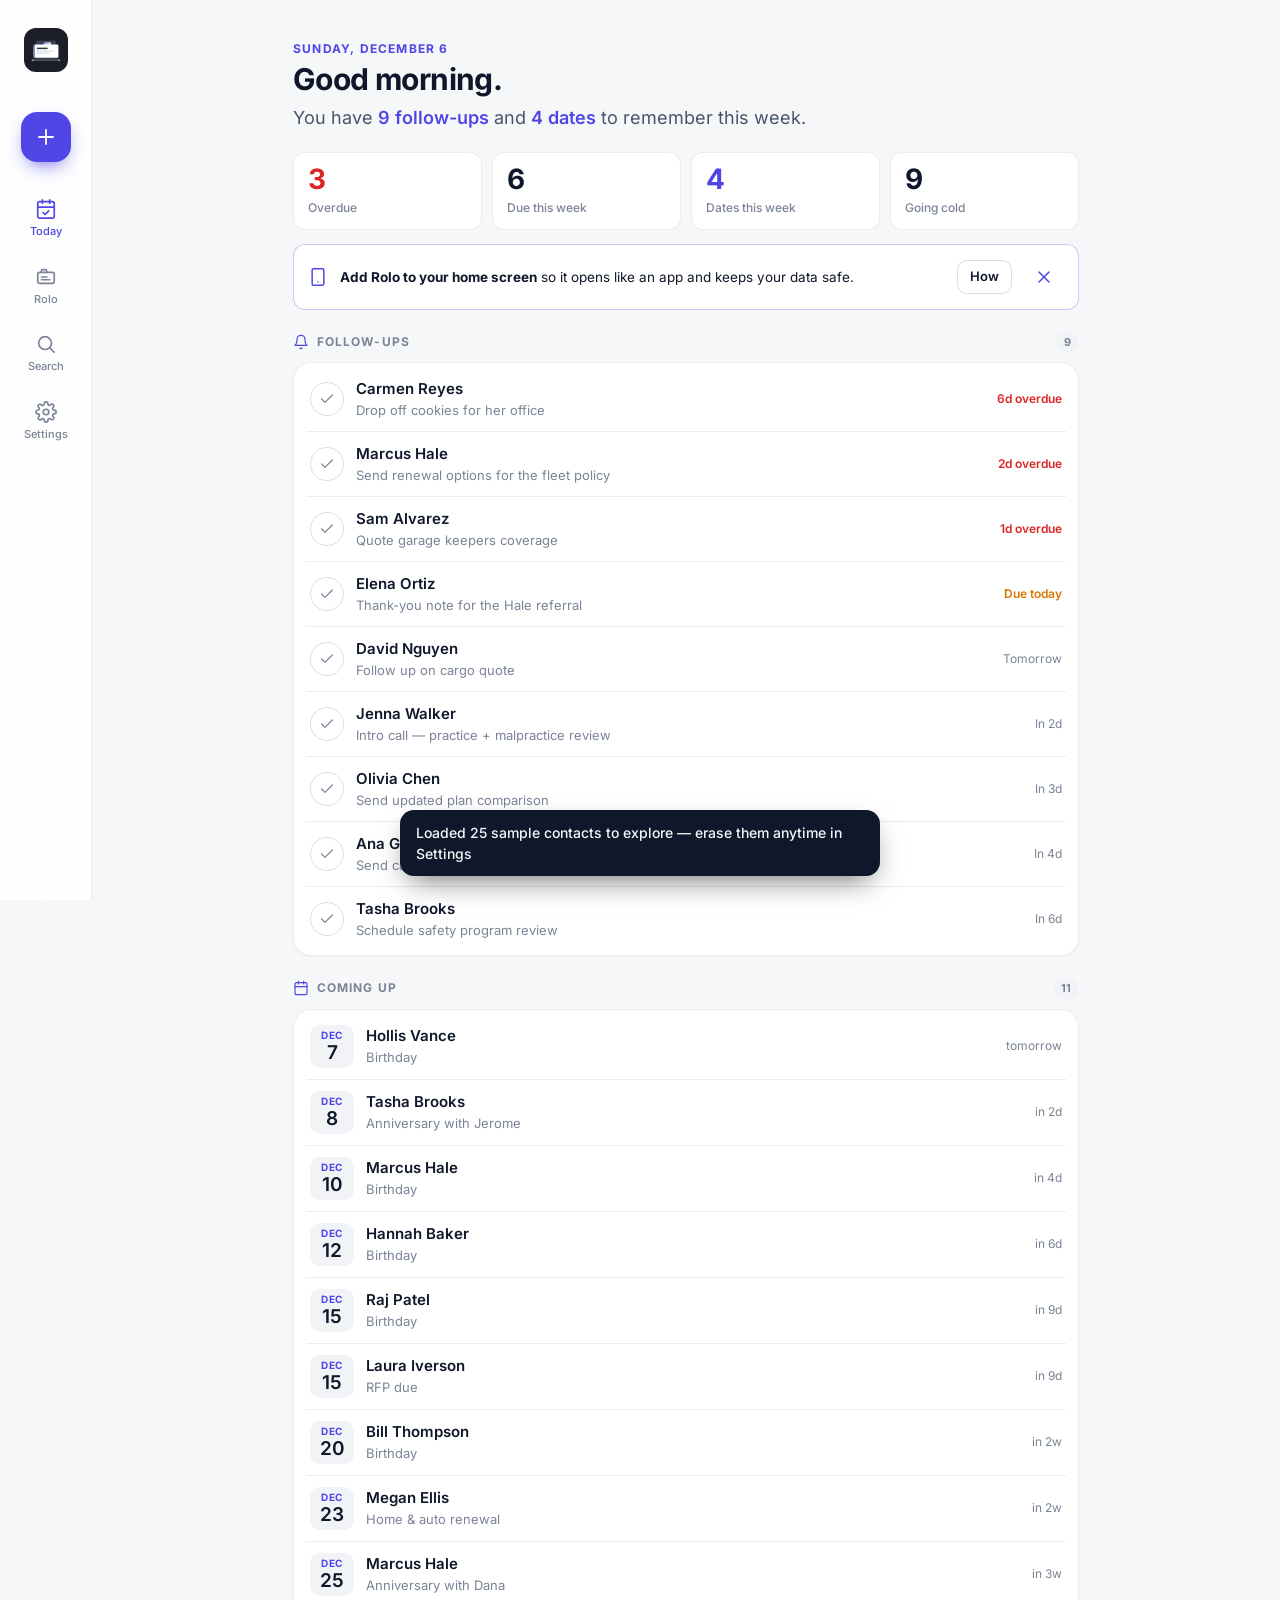
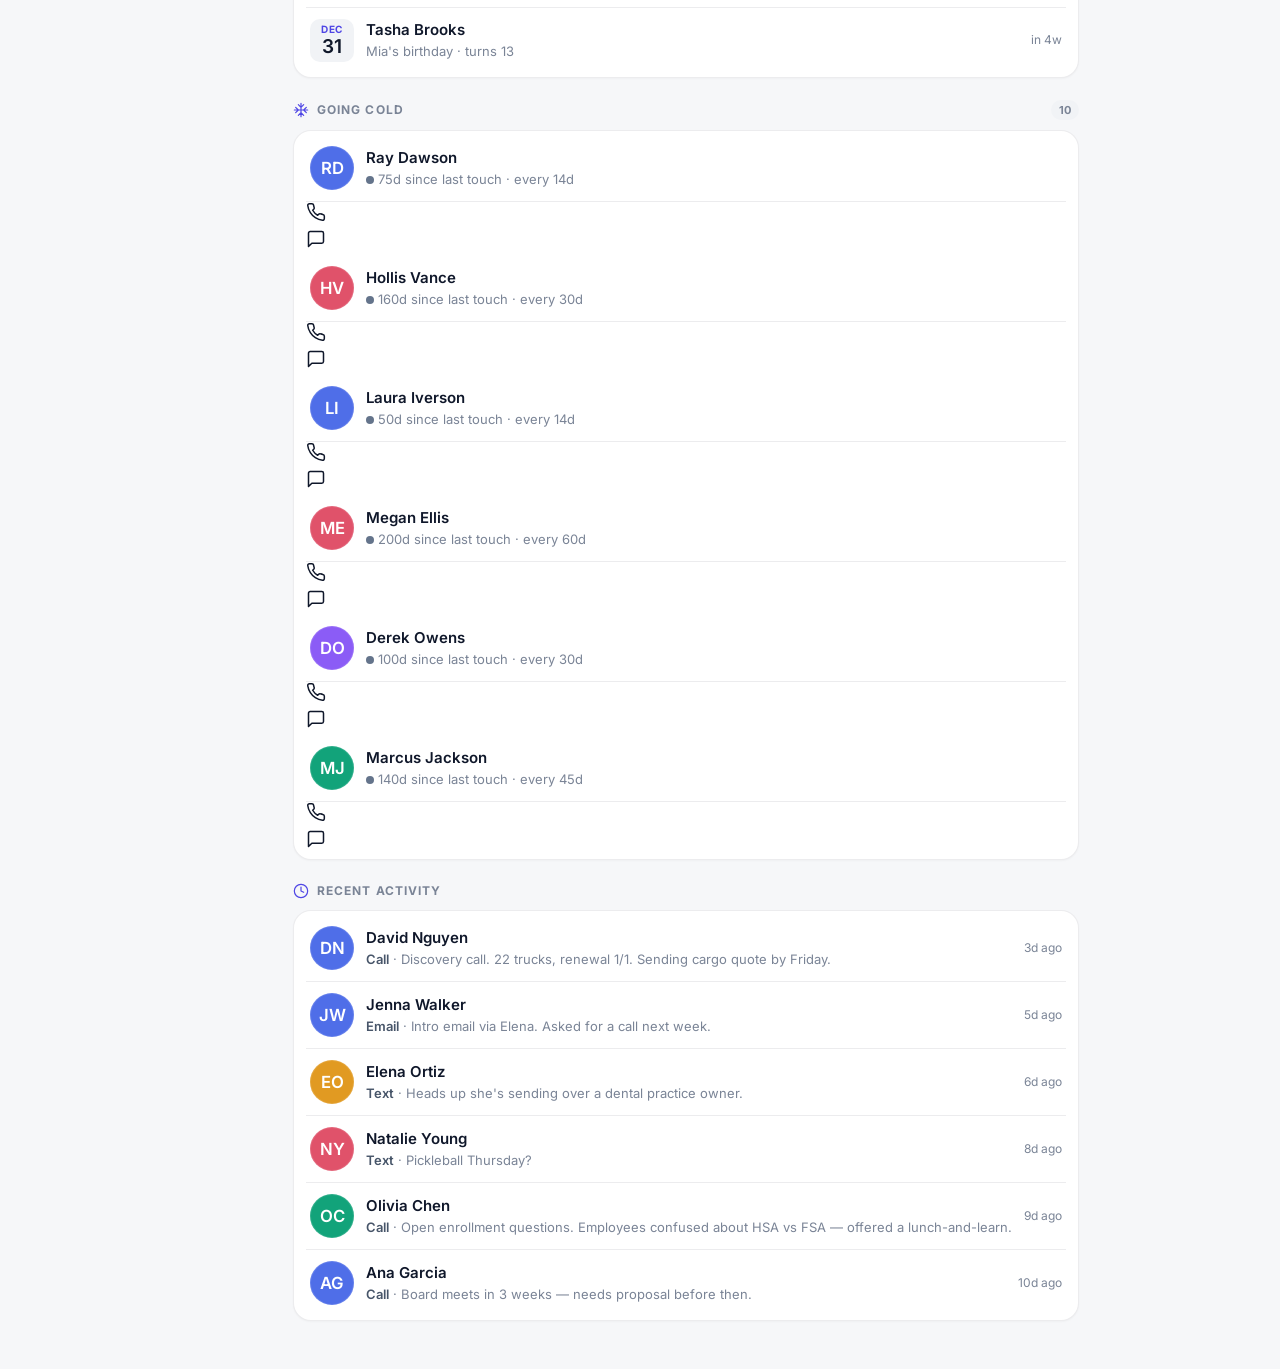
==== commit 2e34cf90: "Add files via upload" ====
--- a/index.html
+++ b/index.html
@@ -1,21 +1,21 @@
 <!doctype html>
-<html lang="en" data-theme="ledger">
+<html lang="en" data-theme="light">
 <head>
   <meta charset="utf-8">
   <meta name="viewport" content="width=device-width, initial-scale=1, viewport-fit=cover">
   <title>Rolo</title>
   <meta name="description" content="Rolo — a modern rolodex for people who live on relationships.">
-  <meta name="theme-color" content="#141c2e">
+  <meta name="theme-color" content="#F6F7F9">
+  <script>/* set theme before paint to avoid a flash */try{var t=(JSON.parse(localStorage.getItem('rolo-theme')||'"system"'));if(t==='system')t=matchMedia('(prefers-color-scheme: dark)').matches?'dark':'light';document.documentElement.dataset.theme=t;}catch(e){}</script>
   <meta name="apple-mobile-web-app-capable" content="yes">
   <meta name="mobile-web-app-capable" content="yes">
-  <meta name="apple-mobile-web-app-status-bar-style" content="black-translucent">
+  <meta name="apple-mobile-web-app-status-bar-style" content="default">
   <meta name="apple-mobile-web-app-title" content="Rolo">
   <link rel="manifest" href="manifest.webmanifest">
   <link rel="icon" href="icons/icon.svg" type="image/svg+xml">
   <link rel="icon" href="icons/icon-32.png" sizes="32x32">
   <link rel="apple-touch-icon" href="icons/icon-180.png">
   <link rel="preload" href="fonts/inter-latin-wght-normal.woff2" as="font" type="font/woff2" crossorigin>
-  <link rel="preload" href="fonts/fraunces-latin-wght-normal.woff2" as="font" type="font/woff2" crossorigin>
   <link rel="stylesheet" href="styles.css">
 </head>
 <body>
--- a/styles.css
+++ b/styles.css
@@ -1,57 +1,52 @@
 /* =========================================================
    Rolo — styles (mobile first)
-   Themes: ledger (Midnight Ledger), desk (Executive Desk), forest (Forest & Paper)
+   Themes: light + dark (Slate + Indigo). html[data-theme] is set by settings.js (system/light/dark).
    ========================================================= */
 
 @font-face { font-family: 'Inter'; src: url('fonts/inter-latin-wght-normal.woff2') format('woff2'); font-weight: 100 900; font-display: swap; }
-@font-face { font-family: 'Fraunces'; src: url('fonts/fraunces-latin-wght-normal.woff2') format('woff2'); font-weight: 100 900; font-display: swap; }
-@font-face { font-family: 'Fraunces'; src: url('fonts/fraunces-latin-wght-italic.woff2') format('woff2'); font-weight: 100 900; font-style: italic; font-display: swap; }
 
 :root {
   --font-ui: 'Inter', system-ui, -apple-system, 'Segoe UI', Roboto, sans-serif;
-  --font-display: 'Fraunces', Georgia, 'Times New Roman', serif;
+  --font-display: 'Inter', system-ui, -apple-system, 'Segoe UI', Roboto, sans-serif;
   --r-sm: 8px; --r-md: 12px; --r-lg: 18px; --r-xl: 24px;
   --nav-h: 64px;
   --safe-b: env(safe-area-inset-bottom, 0px);
   --safe-t: env(safe-area-inset-top, 0px);
   --ease: cubic-bezier(.2, .8, .2, 1);
-  --paper-tex: url("data:image/svg+xml,%3Csvg xmlns='http://www.w3.org/2000/svg' width='160' height='160'%3E%3Cfilter id='n'%3E%3CfeTurbulence type='fractalNoise' baseFrequency='.85' numOctaves='3' stitchTiles='stitch'/%3E%3CfeColorMatrix values='0 0 0 0 .35 0 0 0 0 .3 0 0 0 0 .22 0 0 0 .55 0'/%3E%3C/filter%3E%3Crect width='100%25' height='100%25' filter='url(%23n)'/%3E%3C/svg%3E");
-  --paper-fiber: url("data:image/svg+xml,%3Csvg xmlns='http://www.w3.org/2000/svg' width='300' height='300'%3E%3Cfilter id='f'%3E%3CfeTurbulence type='fractalNoise' baseFrequency='.012 .5' numOctaves='2'/%3E%3CfeColorMatrix values='0 0 0 0 .4 0 0 0 0 .34 0 0 0 0 .25 0 0 0 .18 0'/%3E%3C/filter%3E%3Crect width='100%25' height='100%25' filter='url(%23f)'/%3E%3C/svg%3E");
-}
-
-/* ---------- Themes ---------- */
-[data-theme="ledger"] {
-  --bg: #0e1424; --bg-2: #131b30; --surface: #1a2440; --surface-2: #222e50; --surface-3: #2a3760;
-  --line: rgba(220, 228, 255, .09); --line-2: rgba(220, 228, 255, .16);
-  --ink: #ece6d8; --ink-2: #aab2c6; --ink-3: #7a849c;
-  --accent: #d6b46c; --accent-2: #b8954d; --accent-ink: #1c1606; --accent-soft: rgba(214, 180, 108, .14);
-  --paper: #f5eedd; --paper-2: #ebe2cb; --paper-edge: #d9ccad; --paper-ink: #1b2236; --paper-ink-2: #5a6178; --paper-ink-3: #8a8f9f; --paper-line: rgba(27, 34, 54, .12);
-  --danger: #e27583; --ok: #66c29c; --warn: #e3b25b;
-  --hot: #e0784f; --warm: #d6b46c; --cooling: #7fa6d6; --cold: #8a93a8;
-  --glow: radial-gradient(1200px 600px at 80% -10%, rgba(58, 102, 184, .22), transparent 60%), radial-gradient(900px 500px at -10% 110%, rgba(214, 180, 108, .08), transparent 60%);
-  --theme-color: #131b30;
-}
-[data-theme="desk"] {
-  --bg: #17110d; --bg-2: #1d1611; --surface: #271d17; --surface-2: #31251d; --surface-3: #3b2c22;
-  --line: rgba(255, 230, 200, .08); --line-2: rgba(255, 230, 200, .15);
-  --ink: #f1e7d6; --ink-2: #c3b39d; --ink-3: #8e7d68;
-  --accent: #cfa65a; --accent-2: #a9823f; --accent-ink: #1e1606; --accent-soft: rgba(207, 166, 90, .14);
-  --paper: #f4e9d2; --paper-2: #eadcbf; --paper-edge: #d6c39d; --paper-ink: #2a1d16; --paper-ink-2: #6e5a4a; --paper-ink-3: #9a8775; --paper-line: rgba(42, 29, 22, .13);
-  --danger: #e07a7a; --ok: #8cc49a; --warn: #e3b25b;
-  --hot: #d9663f; --warm: #cfa65a; --cooling: #8fa9c4; --cold: #8f8579;
-  --glow: radial-gradient(1100px 600px at 85% -10%, rgba(140, 47, 57, .28), transparent 60%), radial-gradient(900px 500px at -10% 110%, rgba(207, 166, 90, .08), transparent 60%);
-  --theme-color: #1d1611;
-}
-[data-theme="forest"] {
-  --bg: #0d1713; --bg-2: #111e18; --surface: #172a21; --surface-2: #1e3529; --surface-3: #254132;
-  --line: rgba(220, 255, 235, .08); --line-2: rgba(220, 255, 235, .15);
-  --ink: #e8ecdf; --ink-2: #a9b8ab; --ink-3: #788a7d;
-  --accent: #c98552; --accent-2: #a8693c; --accent-ink: #1f1006; --accent-soft: rgba(201, 133, 82, .15);
-  --paper: #f2eee3; --paper-2: #e6e0cf; --paper-edge: #d1c9b1; --paper-ink: #17241d; --paper-ink-2: #536257; --paper-ink-3: #869088; --paper-line: rgba(23, 36, 29, .12);
-  --danger: #e07b7b; --ok: #79c59a; --warn: #e3b25b;
-  --hot: #d9703f; --warm: #c98552; --cooling: #86aac2; --cold: #87918a;
-  --glow: radial-gradient(1100px 600px at 85% -10%, rgba(47, 133, 102, .22), transparent 60%), radial-gradient(900px 500px at -10% 110%, rgba(201, 133, 82, .08), transparent 60%);
-  --theme-color: #111e18;
+}
+
+/* ---------- Themes (Slate + Indigo) ---------- */
+:root, [data-theme="light"] {
+  color-scheme: light;
+  --bg: #F6F7F9; --bg-2: #FFFFFF; --surface: #FFFFFF; --surface-2: #F1F3F6; --surface-3: #E5E8EE;
+  --line: rgba(15, 23, 42, .08); --line-2: rgba(15, 23, 42, .14);
+  --ink: #0F172A; --ink-2: #475569; --ink-3: #7A8496;
+  --accent: #4F46E5; --accent-2: #4338CA; --accent-fill: #4F46E5; --accent-ink: #FFFFFF; --accent-soft: rgba(79, 70, 229, .09);
+  --paper: #FFFFFF; --paper-2: #EEF0F4; --paper-edge: rgba(15, 23, 42, .09); --paper-ink: #0F172A; --paper-ink-2: #475569; --paper-ink-3: #8A94A6; --paper-line: rgba(15, 23, 42, .09);
+  --danger: #DC2626; --ok: #059669; --warn: #D97706;
+  --hot: #EA580C; --warm: #D97706; --cooling: #0284C7; --cold: #64748B;
+  --shadow-card: 0 1px 2px rgba(15, 23, 42, .05), 0 10px 28px -14px rgba(15, 23, 42, .22);
+  --rail-a: #94A3B8; --rail-b: #E2E8F0;
+  --scrim: rgba(15, 23, 42, .35);
+  --glow: none;
+  --slot: #D9DEE6;
+  --theme-color: #F6F7F9;
+}
+[data-theme="dark"] {
+  color-scheme: dark;
+  --bg: #1B1E26; --bg-2: #21252F; --surface: #262A35; --surface-2: #2E3340; --surface-3: #3A404F;
+  --line: rgba(248, 250, 252, .07); --line-2: rgba(248, 250, 252, .13);
+  --ink: #F8FAFC; --ink-2: #AEB6C4; --ink-3: #7D8696;
+  --accent: #818CF8; --accent-2: #6366F1; --accent-fill: #6366F1; --accent-ink: #FFFFFF; --accent-soft: rgba(129, 140, 248, .14);
+  --paper: #2A2F3B; --paper-2: #232731; --paper-edge: rgba(248, 250, 252, .08); --paper-ink: #F8FAFC; --paper-ink-2: #AEB6C4; --paper-ink-3: #7D8696; --paper-line: rgba(248, 250, 252, .09);
+  --danger: #F87171; --ok: #10B981; --warn: #FBBF24;
+  --hot: #FB923C; --warm: #FBBF24; --cooling: #38BDF8; --cold: #8892A3;
+  --shadow-card: 0 1px 0 rgba(255, 255, 255, .03) inset, 0 14px 32px -16px rgba(0, 0, 0, .7);
+  --rail-a: #3A404F; --rail-b: #6B7385;
+  --scrim: rgba(5, 7, 12, .6);
+  --glow: radial-gradient(1000px 520px at 85% -12%, rgba(99, 102, 241, .10), transparent 60%);
+  --slot: #1B1E26;
+  --theme-color: #1B1E26;
 }
 
 /* ---------- Base ---------- */
@@ -92,7 +87,7 @@
 .nav a .ic { width: 22px; height: 22px; }
 .nav a.active { color: var(--accent); }
 .nav .nav-add { justify-self: center; }
-.nav .nav-add span.fab { width: 50px; height: 50px; border-radius: 16px; display: grid; place-items: center; background: linear-gradient(160deg, var(--accent), var(--accent-2)); color: var(--accent-ink); box-shadow: 0 8px 22px -8px var(--accent), inset 0 1px 0 rgba(255,255,255,.35); margin-top: -18px; }
+.nav .nav-add span.fab { width: 50px; height: 50px; border-radius: 16px; display: grid; place-items: center; background: var(--accent-fill); color: var(--accent-ink); box-shadow: 0 8px 20px -8px var(--accent-fill); margin-top: -18px; }
 .nav .nav-add span.fab .ic { width: 24px; height: 24px; }
 .nav .brand { display: none; }
 
@@ -110,15 +105,15 @@
 
 /* ---------- Page header ---------- */
 .page-head { display: flex; align-items: center; gap: 12px; padding: 10px 0 14px; }
-.page-head h1 { font-family: var(--font-display); font-size: 30px; font-weight: 600; letter-spacing: -.02em; flex: 1; line-height: 1.1; }
+.page-head h1 { font-family: var(--font-display); font-size: 28px; font-weight: 700; letter-spacing: -.03em; flex: 1; line-height: 1.1; }
 .page-head .sub { color: var(--ink-3); font-size: 13px; margin-top: 2px; }
-.wordmark { font-family: var(--font-display); font-weight: 700; font-size: 28px; letter-spacing: -.03em; display: flex; align-items: center; gap: 8px; }
+.wordmark { font-family: var(--font-display); font-weight: 800; font-size: 26px; letter-spacing: -.045em; display: flex; align-items: center; gap: 8px; }
 .wordmark .dot { width: 8px; height: 8px; background: var(--accent); border-radius: 50%; display: inline-block; transform: translateY(6px); }
 
 /* ---------- Buttons ---------- */
 .btn { display: inline-flex; align-items: center; justify-content: center; gap: 8px; height: 44px; padding: 0 18px; border-radius: 12px; border: 1px solid var(--line-2); background: var(--surface); font-weight: 600; font-size: 14px; text-decoration: none; transition: transform .12s, background .15s; white-space: nowrap; }
 .btn:active { transform: scale(.97); }
-.btn.primary { background: linear-gradient(160deg, var(--accent), var(--accent-2)); color: var(--accent-ink); border-color: transparent; box-shadow: inset 0 1px 0 rgba(255,255,255,.3); }
+.btn.primary { background: var(--accent-fill); color: var(--accent-ink); border-color: transparent; }
 .btn.ghost { background: transparent; }
 .btn.danger { background: transparent; color: var(--danger); border-color: color-mix(in srgb, var(--danger) 40%, transparent); }
 .btn.sm { height: 34px; padding: 0 12px; font-size: 13px; border-radius: 10px; }
@@ -147,7 +142,7 @@
 .avatar img { width: 100%; height: 100%; object-fit: cover; }
 
 /* ---------- Panels (dark surfaces) ---------- */
-.panel { background: var(--surface); border: 1px solid var(--line); border-radius: var(--r-lg); padding: 16px; }
+.panel { background: var(--surface); border: 1px solid var(--line); border-radius: var(--r-lg); padding: 16px; box-shadow: 0 1px 2px rgba(15,23,42,.03); }
 .panel + .panel { margin-top: 12px; }
 .section { margin-top: 22px; }
 .section-head { display: flex; align-items: center; gap: 8px; margin-bottom: 10px; }
@@ -158,13 +153,7 @@
 .empty .ic { width: 28px; height: 28px; margin: 0 auto 8px; opacity: .6; }
 
 /* ---------- Paper (cream card stock) ---------- */
-.paper {
-  background-color: var(--paper); color: var(--paper-ink);
-  background-image: var(--paper-tex), var(--paper-fiber), linear-gradient(180deg, rgba(255,255,255,.35), rgba(255,255,255,0) 40%);
-  background-blend-mode: multiply, multiply, normal;
-  border-radius: var(--r-lg);
-  box-shadow: 0 1px 0 rgba(255,255,255,.6) inset, 0 0 0 1px var(--paper-edge), 0 18px 40px -22px rgba(0,0,0,.65);
-}
+.paper { background: var(--paper); color: var(--paper-ink); border-radius: var(--r-lg); box-shadow: 0 0 0 1px var(--paper-edge), var(--shadow-card); }
 .paper .muted { color: var(--paper-ink-3); }
 
 /* ---------- Lists ---------- */
@@ -197,12 +186,12 @@
 /* ---------- Today ---------- */
 .hello { padding: 12px 0 4px; }
 .hello .date { font-size: 12px; font-weight: 700; letter-spacing: .1em; text-transform: uppercase; color: var(--accent); }
-.hello h1 { font-family: var(--font-display); font-size: 32px; font-weight: 500; letter-spacing: -.02em; line-height: 1.15; margin-top: 4px; }
-.hello h1 em { font-style: italic; color: var(--accent); }
+.hello h1 { font-family: var(--font-display); font-size: 30px; font-weight: 700; letter-spacing: -.035em; letter-spacing: -.02em; line-height: 1.15; margin-top: 4px; }
+.hello h1 em { font-style: normal; font-weight: 600; color: var(--accent); }
 .hello .line { display: block; font-size: 18px; line-height: 1.4; color: var(--ink-2); font-weight: 400; margin-top: 8px; letter-spacing: 0; }
 .stats { display: grid; grid-template-columns: repeat(2, 1fr); gap: 10px; margin-top: 18px; }
 .stat { background: var(--surface); border: 1px solid var(--line); border-radius: var(--r-md); padding: 12px 14px; text-decoration: none; display: block; }
-.stat .n { font-family: var(--font-display); font-size: 28px; font-weight: 600; line-height: 1; }
+.stat .n { font-family: var(--font-display); font-size: 28px; font-weight: 700; letter-spacing: -.03em; line-height: 1; }
 .stat .l { font-size: 12px; color: var(--ink-3); margin-top: 6px; font-weight: 500; }
 .stat.alert .n { color: var(--danger); }
 .stat.gold .n { color: var(--accent); }
@@ -230,11 +219,11 @@
 .rolo-stage:active { cursor: grabbing; }
 .rolo-stage::before { /* desk shadow */
   content: ''; position: absolute; left: 6%; right: 6%; bottom: 10%; height: 50px; border-radius: 50%;
-  background: radial-gradient(closest-side, rgba(0,0,0,.55), transparent); filter: blur(8px);
-}
-.rolo-rail { position: absolute; left: 50%; bottom: calc(16% - 4px); width: min(92%, 420px); height: 12px; transform: translateX(-50%); border-radius: 6px;
-  background: linear-gradient(90deg, var(--accent-2), var(--accent) 30%, #f6e1a8 50%, var(--accent) 70%, var(--accent-2)); box-shadow: 0 3px 8px rgba(0,0,0,.45); z-index: 500; pointer-events: none; }
-.rolo-rail::before, .rolo-rail::after { content: ''; position: absolute; top: -6px; width: 24px; height: 24px; border-radius: 50%; background: radial-gradient(circle at 35% 35%, #f6e1a8, var(--accent) 45%, var(--accent-2)); box-shadow: 0 2px 6px rgba(0,0,0,.5); }
+  background: radial-gradient(closest-side, rgba(0,0,0,.28), transparent); filter: blur(10px);
+}
+.rolo-rail { position: absolute; left: 50%; bottom: calc(16% - 3px); width: min(92%, 420px); height: 8px; transform: translateX(-50%); border-radius: 6px;
+  background: linear-gradient(90deg, var(--rail-a), var(--rail-b) 50%, var(--rail-a)); box-shadow: 0 2px 6px rgba(0,0,0,.18); z-index: 500; pointer-events: none; }
+.rolo-rail::before, .rolo-rail::after { content: ''; position: absolute; top: -6px; width: 20px; height: 20px; border-radius: 50%; background: radial-gradient(circle at 35% 35%, var(--rail-b), var(--rail-a)); box-shadow: 0 2px 5px rgba(0,0,0,.25); }
 .rolo-rail::before { left: -12px; } .rolo-rail::after { right: -12px; }
 .rolo-card {
   --w: min(86vw, 380px); --h: calc(var(--w) * .6);
@@ -242,28 +231,29 @@
   transform-origin: 50% 100%; transform-style: preserve-3d; will-change: transform;
 }
 .rolo-card .face { opacity: var(--op, 1); position: absolute; inset: 0; backface-visibility: hidden; -webkit-backface-visibility: hidden; border-radius: 14px; }
-.rolo-card .face.back { transform: rotateX(180deg); background-color: var(--paper-edge); background-image: var(--paper-tex), var(--paper-fiber); background-blend-mode: multiply; box-shadow: 0 0 0 1px var(--paper-edge); }
+.rolo-card .face.back { transform: rotateX(180deg); background: var(--paper-2); box-shadow: 0 0 0 1px var(--paper-edge); }
 .rolo-card .face.front { padding: 16px 18px 14px; display: flex; flex-direction: column; overflow: visible; }
 .rolo-card .shade { position: absolute; inset: 0; border-radius: 14px; background: #000; opacity: 0; pointer-events: none; backface-visibility: hidden; -webkit-backface-visibility: hidden; }
 /* card slots like the real thing */
 .rolo-card .face.front::after { content: ''; position: absolute; bottom: 9px; left: 50%; width: 46%; height: 8px; transform: translateX(-50%);
-  background: radial-gradient(circle at 6px 4px, var(--bg) 3px, transparent 3.5px) left/12px 8px no-repeat, radial-gradient(circle at 6px 4px, var(--bg) 3px, transparent 3.5px) right/12px 8px no-repeat; opacity: .9; }
+  background: radial-gradient(circle at 6px 4px, var(--slot) 3px, transparent 3.5px) left/12px 8px no-repeat, radial-gradient(circle at 6px 4px, var(--slot) 3px, transparent 3.5px) right/12px 8px no-repeat; }
 .rc-head { display: flex; gap: 12px; align-items: flex-start; }
-.rc-name { font-family: var(--font-display); font-size: 23px; font-weight: 600; line-height: 1.1; letter-spacing: -.01em; }
+.rc-name { font-family: var(--font-display); font-size: 22px; font-weight: 650; line-height: 1.15; letter-spacing: -.025em; }
+.rc-name .last { font-weight: 750; }
 .rc-name .last { font-weight: 700; }
 .rc-role { font-size: 13px; color: var(--paper-ink-2); margin-top: 3px; line-height: 1.3; }
 .rc-lines { margin-top: auto; display: grid; gap: 3px; font-size: 13.5px; padding-bottom: 12px; }
 .rc-lines div { display: flex; align-items: center; gap: 8px; white-space: nowrap; overflow: hidden; text-overflow: ellipsis; }
 .rc-lines .ic { width: 15px; height: 15px; color: var(--paper-ink-3); }
-.rc-stripe { position: absolute; left: 0; top: 14px; bottom: 14px; width: 4px; border-radius: 0 3px 3px 0; }
+.rc-stripe { position: absolute; left: 0; top: 16px; bottom: 16px; width: 3px; border-radius: 0 3px 3px 0; }
 .rc-corner { position: absolute; right: 16px; top: 14px; display: flex; gap: 6px; align-items: center; }
 .rc-rule { height: 1px; background: repeating-linear-gradient(90deg, var(--paper-line) 0 6px, transparent 6px 10px); margin: 10px 0 8px; }
 /* divider tab cards */
 .rolo-card.divider .face.front { background: transparent; box-shadow: none; padding: 0; }
-.rolo-card.divider .tabcard { position: absolute; inset: 0; border-radius: 14px; background-color: var(--tab); background-image: var(--paper-tex); background-blend-mode: multiply; box-shadow: inset 0 0 0 1px rgba(0,0,0,.18), inset 0 1px 0 rgba(255,255,255,.25); }
-.rolo-card.divider .tab { position: absolute; top: -30px; height: 34px; width: 58px; border-radius: 10px 10px 0 0; background-color: var(--tab); background-image: var(--paper-tex); background-blend-mode: multiply;
-  display: grid; place-items: center; font-family: var(--font-display); font-size: 21px; font-weight: 700; color: rgba(255,255,255,.95); box-shadow: inset 0 1px 0 rgba(255,255,255,.25); }
-.rolo-card.divider .big { position: absolute; left: 22px; bottom: 26px; font-family: var(--font-display); font-weight: 700; font-size: 72px; line-height: 1; color: rgba(255,255,255,.2); }
+.rolo-card.divider .tabcard { position: absolute; inset: 0; border-radius: 14px; background: var(--tab); box-shadow: inset 0 0 0 1px rgba(0,0,0,.08), var(--shadow-card); }
+.rolo-card.divider .tab { position: absolute; top: -30px; height: 34px; width: 58px; border-radius: 10px 10px 0 0; background: var(--tab);
+  display: grid; place-items: center; font-family: var(--font-display); font-size: 18px; font-weight: 700; color: #fff; }
+.rolo-card.divider .big { position: absolute; left: 22px; bottom: 26px; font-family: var(--font-display); font-weight: 800; font-size: 72px; line-height: 1; letter-spacing: -.04em; color: rgba(255,255,255,.22); }
 .rolo-card.divider .cnt { position: absolute; right: 20px; bottom: 26px; color: rgba(255,255,255,.7); font-size: 13px; font-weight: 600; }
 .rolo-meta { display: flex; margin-top: 2px !important; align-items: center; justify-content: space-between; gap: 10px; color: var(--ink-3); font-size: 12.5px; padding: 0 2px; margin-top: -4px; }
 .rolo-meta .hint { display: flex; gap: 6px; align-items: center; }
@@ -274,7 +264,7 @@
 .az { display: flex; flex-direction: column; justify-content: space-between; align-items: center; padding: 4px 0; height: clamp(300px, 47dvh, 470px); touch-action: none; }
 .az button { border: 0; background: none; font-size: 10.5px; font-weight: 700; color: var(--ink-3); padding: 0; width: 26px; flex: 1; line-height: 1; display: grid; place-items: center; }
 .az button.has { color: var(--ink-2); }
-.az button.cur { color: var(--accent-ink); background: var(--accent); border-radius: 6px; max-height: 20px; }
+.az button.cur { color: var(--accent-ink); background: var(--accent-fill); border-radius: 6px; max-height: 20px; }
 .az button:disabled { opacity: .3; }
 
 /* ---------- Search ---------- */
@@ -292,24 +282,23 @@
 .rec-top { position: sticky; top: 0; z-index: 10; display: flex; align-items: center; gap: 4px; padding: calc(var(--safe-t) + 6px) 0 6px; margin: calc(-8px - var(--safe-t)) -6px 0; background: linear-gradient(var(--bg) 70%, transparent); }
 .rec-top .sp { flex: 1; }
 .rec-hero { position: relative; padding: 20px 18px 18px; margin-top: 4px; }
-.rec-hero .stripe { position: absolute; left: 0; top: 18px; bottom: 18px; width: 5px; border-radius: 0 4px 4px 0; }
+.rec-hero .stripe { position: absolute; left: 0; top: 18px; bottom: 18px; width: 3px; border-radius: 0 4px 4px 0; }
 .rec-hero .top { display: flex; gap: 14px; align-items: center; }
 .rec-hero .avatar { --s: 74px; cursor: pointer; }
-.rec-hero h1 { font-family: var(--font-display); font-size: 28px; font-weight: 600; line-height: 1.08; letter-spacing: -.015em; }
-.rec-hero .nick { font-family: var(--font-display); font-style: italic; font-weight: 400; color: var(--paper-ink-2); font-size: 18px; }
+.rec-hero h1 { font-family: var(--font-display); font-size: 26px; font-weight: 700; line-height: 1.12; letter-spacing: -.03em; }
+.rec-hero .nick { font-family: var(--font-display); font-weight: 400; color: var(--paper-ink-2); font-size: 18px; }
 .rec-hero .role { color: var(--paper-ink-2); font-size: 14px; margin-top: 4px; }
 .rec-hero .meta { display: flex; flex-wrap: wrap; gap: 6px 10px; align-items: center; margin-top: 14px; padding-top: 12px; border-top: 1px dashed var(--paper-line); font-size: 12.5px; color: var(--paper-ink-2); }
 .rec-hero .meta .ic { width: 15px; height: 15px; }
 .rec-hero .meta span { display: inline-flex; align-items: center; gap: 5px; }
-.rec-hero .warmth.warm { color: #9a7524; } .rec-hero .warmth.hot { color: #b8502a; } .rec-hero .warmth.cooling { color: #4b74a5; } .rec-hero .warmth.cold { color: #6b7385; } .rec-hero .warmth.new { color: var(--paper-ink-3); }
 .fav { color: var(--paper-ink-3); }
-.fav.on { color: #c08a1e; }
+.fav.on { color: #F5A524; }
 .fav.on .ic { fill: currentColor; }
 
 .actions { display: grid; grid-template-columns: repeat(5, 1fr); gap: 8px; margin-top: 14px; }
 .action { display: flex; flex-direction: column; align-items: center; gap: 6px; padding: 12px 0 10px; border-radius: 14px; background: var(--surface); border: 1px solid var(--line); text-decoration: none; font-size: 12px; font-weight: 600; color: var(--ink-2); }
 .action .ic { width: 22px; height: 22px; color: var(--accent); }
-.action.primary { background: linear-gradient(160deg, var(--accent), var(--accent-2)); color: var(--accent-ink); border-color: transparent; }
+.action.primary { background: var(--accent-fill); color: var(--accent-ink); border-color: transparent; }
 .action.primary .ic { color: var(--accent-ink); }
 .action.off { opacity: .35; pointer-events: none; }
 .action:active { transform: scale(.96); }
@@ -325,13 +314,13 @@
 .cline .acts .icon-btn { width: 36px; height: 36px; }
 .cline .acts .ic { width: 18px; height: 18px; }
 
-.brief { position: relative; padding: 16px 16px 14px 18px; border-radius: var(--r-lg); background: linear-gradient(160deg, var(--surface-2), var(--surface) 70%); border: 1px solid color-mix(in srgb, var(--accent) 32%, transparent); margin-top: 14px; overflow: hidden; }
-.brief::before { content: ''; position: absolute; left: 0; top: 0; bottom: 0; width: 3px; background: linear-gradient(var(--accent), var(--accent-2)); }
+.brief { position: relative; padding: 16px 16px 14px 18px; border-radius: var(--r-lg); background: var(--surface); border: 1px solid color-mix(in srgb, var(--accent) 26%, var(--line)); margin-top: 14px; overflow: hidden; }
+.brief::before { content: ''; position: absolute; left: 0; top: 0; bottom: 0; width: 3px; background: var(--accent-fill); }
 .brief h3 { font-size: 12px; font-weight: 700; letter-spacing: .1em; text-transform: uppercase; color: var(--accent); display: flex; align-items: center; gap: 8px; }
 .brief h3 .ic { width: 16px; height: 16px; }
 .brief ul { list-style: none; margin: 10px 0 0; padding: 0; display: grid; gap: 8px; }
 .brief li { display: flex; gap: 10px; font-size: 14px; line-height: 1.45; }
-.brief li .ic { width: 16px; height: 16px; margin-top: 2px; color: var(--ink-3); }
+.brief li .ic { width: 16px; height: 16px; margin-top: 2px; color: var(--accent); }
 .brief li b { font-weight: 600; }
 
 .nextstep { display: flex; gap: 12px; align-items: center; }
@@ -437,13 +426,13 @@
 
 /* ---------- Sheets ---------- */
 .sheet-wrap { position: fixed; inset: 0; z-index: 100; display: flex; align-items: flex-end; justify-content: center; }
-.sheet-scrim { position: absolute; inset: 0; background: rgba(5, 8, 15, .55); opacity: 0; transition: opacity .25s; backdrop-filter: blur(2px); }
-.sheet { position: relative; width: 100%; max-width: 560px; max-height: 92dvh; display: flex; flex-direction: column; background: var(--bg-2); border: 1px solid var(--line-2); border-bottom: 0; border-radius: 22px 22px 0 0; transform: translateY(100%); transition: transform .3s var(--ease); padding-bottom: var(--safe-b); box-shadow: 0 -20px 50px -20px rgba(0,0,0,.6); }
+.sheet-scrim { position: absolute; inset: 0; background: var(--scrim); opacity: 0; transition: opacity .25s; backdrop-filter: blur(2px); }
+.sheet { position: relative; width: 100%; max-width: 560px; max-height: 92dvh; display: flex; flex-direction: column; background: var(--bg); border: 1px solid var(--line-2); border-bottom: 0; border-radius: 22px 22px 0 0; transform: translateY(100%); transition: transform .3s var(--ease); padding-bottom: var(--safe-b); box-shadow: 0 -20px 50px -20px rgba(0,0,0,.6); }
 .sheet-wrap.open .sheet-scrim { opacity: 1; }
 .sheet-wrap.open .sheet { transform: none; }
 .sheet-grip { width: 38px; height: 5px; border-radius: 3px; background: var(--line-2); margin: 8px auto 0; flex: none; }
 .sheet-head { display: flex; align-items: center; padding: 8px 10px 4px 18px; flex: none; }
-.sheet-head h2 { flex: 1; font-family: var(--font-display); font-size: 21px; font-weight: 600; }
+.sheet-head h2 { flex: 1; font-family: var(--font-display); font-size: 19px; font-weight: 700; letter-spacing: -.02em; }
 .sheet-body { padding: 8px 18px 18px; overflow: auto; }
 .sheet-wrap.center { align-items: center; padding: 16px; }
 .sheet-wrap.center .sheet { border-radius: 20px; border-bottom: 1px solid var(--line-2); transform: scale(.94); opacity: 0; transition: transform .2s var(--ease), opacity .2s; max-width: 400px; }
@@ -458,7 +447,7 @@
 }
 .type-chips { display: flex; gap: 8px; flex-wrap: wrap; margin-bottom: 12px; }
 .type-chips .chip { cursor: pointer; }
-.type-chips .chip.on { background: var(--accent); color: var(--accent-ink); border-color: var(--accent); }
+.type-chips .chip.on { background: var(--accent-fill); color: var(--accent-ink); border-color: var(--accent-fill); }
 .menu-list { display: grid; gap: 4px; }
 .menu-item { display: flex; align-items: center; gap: 14px; padding: 13px 12px; border-radius: 12px; background: transparent; border: 0; text-align: left; width: 100%; text-decoration: none; }
 .menu-item:hover { background: var(--surface); }
@@ -472,7 +461,8 @@
 #toast-root { position: fixed; z-index: 200; left: 0; right: 0; bottom: calc(var(--nav-h) + var(--safe-b) + 12px); display: flex; flex-direction: column; align-items: center; gap: 8px; pointer-events: none; padding: 0 16px; }
 .toast { pointer-events: auto; display: flex; align-items: center; gap: 14px; max-width: 480px; padding: 12px 14px 12px 16px; border-radius: 14px; background: var(--ink); color: var(--bg); font-size: 14px; font-weight: 500; box-shadow: 0 12px 30px -10px rgba(0,0,0,.6); transform: translateY(16px); opacity: 0; transition: all .25s var(--ease); }
 .toast.show { transform: none; opacity: 1; }
-.toast-btn { border: 0; background: var(--accent); color: var(--accent-ink); font-weight: 700; font-size: 13px; padding: 7px 12px; border-radius: 9px; }
+.toast-btn.ghost { background: transparent !important; color: inherit !important; opacity: .75; padding: 7px 6px !important; }
+.toast-btn { border: 0; background: var(--accent-fill); color: var(--accent-ink); font-weight: 700; font-size: 13px; padding: 7px 12px; border-radius: 9px; }
 @media (min-width: 960px) { #toast-root { bottom: 24px; } }
 
 /* ---------- Share card ---------- */
@@ -501,7 +491,16 @@
 .theme-pick { display: grid; grid-template-columns: repeat(3, 1fr); gap: 10px; }
 .theme-opt { border: 1.5px solid var(--line-2); border-radius: 14px; padding: 8px; background: var(--surface); text-align: left; }
 .theme-opt.on { border-color: var(--accent); box-shadow: 0 0 0 3px var(--accent-soft); }
-.theme-opt .swatch { height: 58px; border-radius: 9px; position: relative; overflow: hidden; }
+.theme-opt .swatch { height: 58px; border-radius: 9px; position: relative; overflow: hidden; background: #F6F7F9; }
+.theme-opt .swatch.dark { background: #1B1E26; }
+.theme-opt .swatch.system { background: linear-gradient(135deg, #F6F7F9 50%, #1B1E26 50%); }
+.theme-opt .swatch i { background: #fff; box-shadow: 0 0 0 1px rgba(15,23,42,.1); }
+.theme-opt .swatch.dark i { background: #2A2F3B; box-shadow: none; }
+.theme-opt .swatch.system i { background: linear-gradient(135deg, #fff 50%, #2A2F3B 50%); }
+.theme-opt .swatch b { background: #4F46E5; }
+.theme-opt .swatch.dark b { background: #818CF8; }
+.theme-opt .nm { display: flex; align-items: center; gap: 6px; }
+.theme-opt .nm .ic { width: 15px; height: 15px; color: var(--ink-3); }
 .theme-opt .swatch i { position: absolute; right: 8px; bottom: 8px; width: 46%; height: 52%; border-radius: 5px; }
 .theme-opt .swatch b { position: absolute; left: 8px; top: 8px; width: 14px; height: 14px; border-radius: 50%; }
 .theme-opt .nm { font-size: 12.5px; font-weight: 600; margin-top: 7px; }
@@ -520,7 +519,7 @@
 .lock { position: fixed; inset: 0; z-index: 500; display: grid; place-items: center; background: var(--bg); background-image: var(--glow); padding: 24px; }
 .lock-inner { width: 100%; max-width: 320px; text-align: center; }
 .lock-inner img { width: 64px; height: 64px; border-radius: 16px; margin: 0 auto 16px; }
-.lock-inner h1 { font-family: var(--font-display); font-size: 26px; }
+.lock-inner h1 { font-family: var(--font-display); font-size: 24px; font-weight: 700; letter-spacing: -.02em; }
 .pin-dots { display: flex; justify-content: center; gap: 14px; margin: 22px 0; }
 .pin-dots i { width: 14px; height: 14px; border-radius: 50%; border: 1.5px solid var(--ink-3); }
 .pin-dots i.on { background: var(--accent); border-color: var(--accent); }
@@ -567,3 +566,6 @@
 
 .desk-only { display: none; }
 @media (min-width: 960px) { .desk-only { display: inline; } }
+
+.theme-opt .swatch { border: 1px solid var(--line); }
+.mode-pick { display: grid; grid-template-columns: repeat(3, 1fr); gap: 10px; }
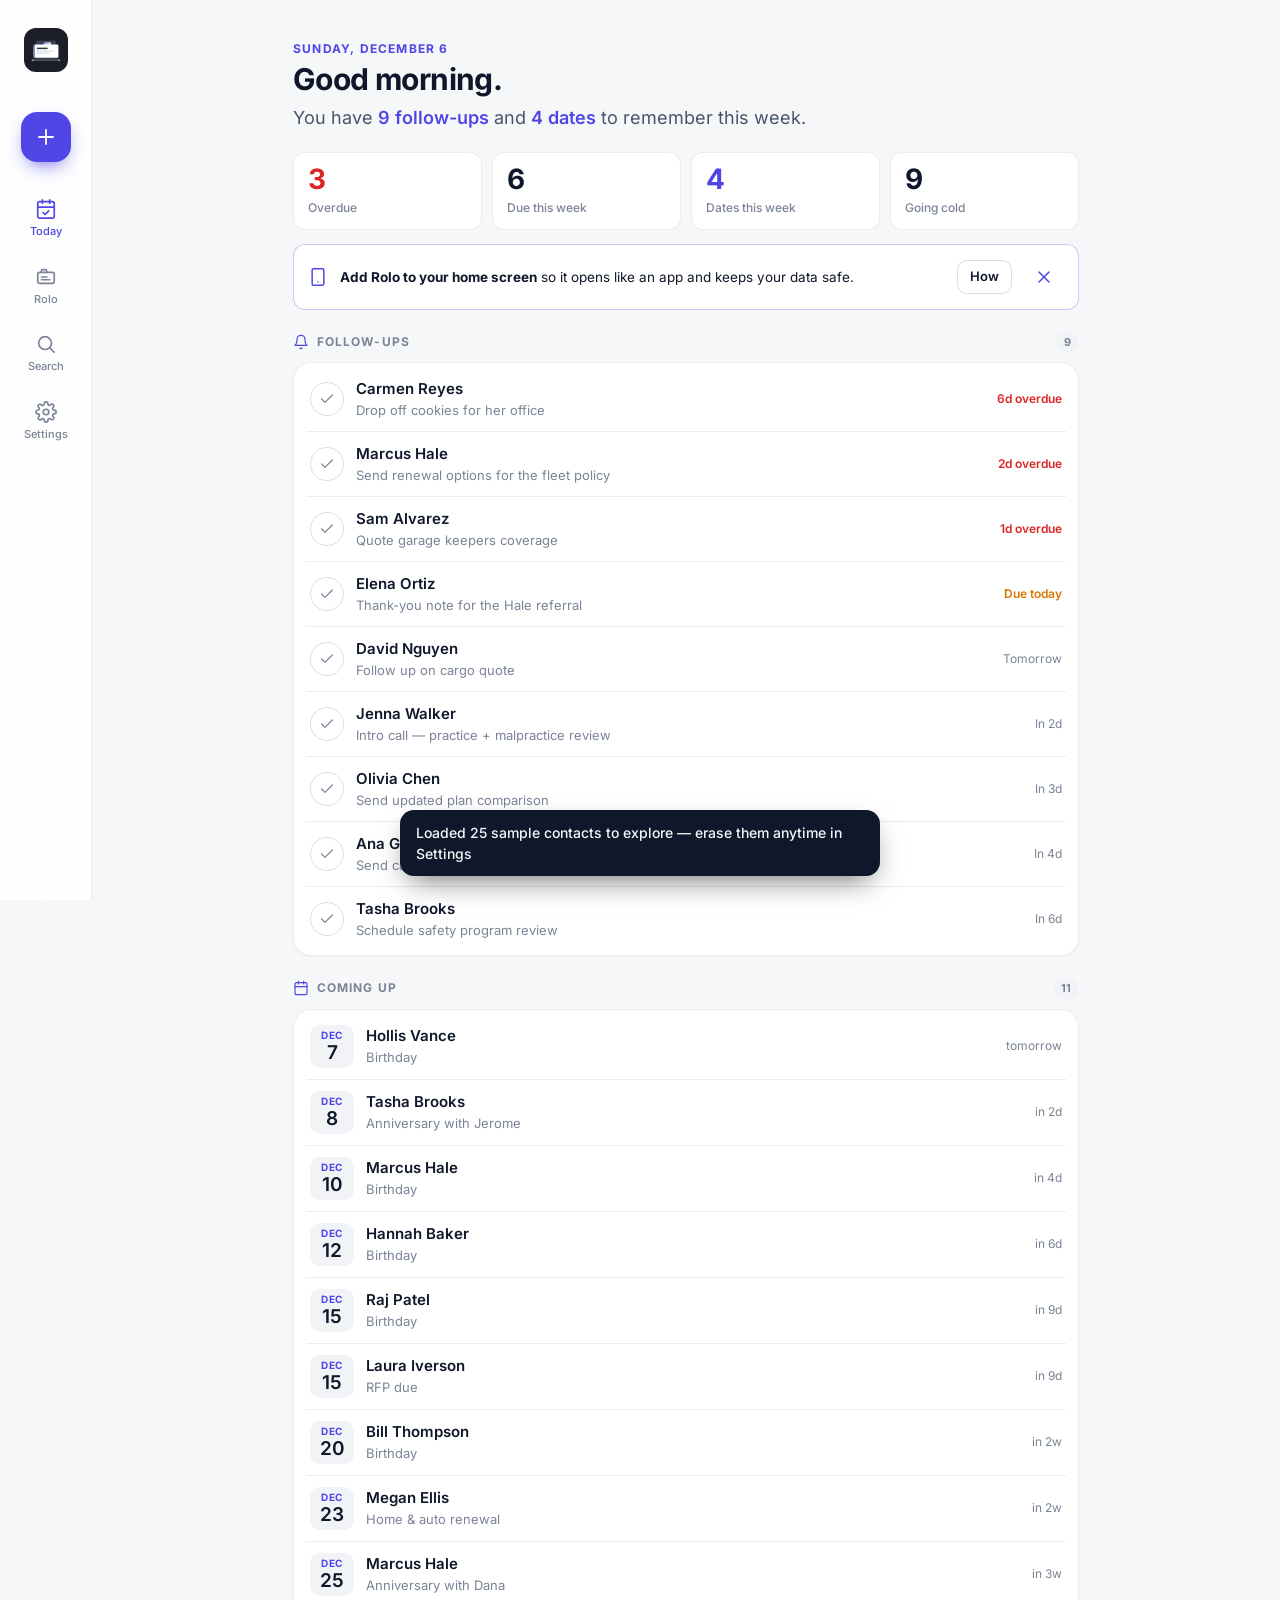
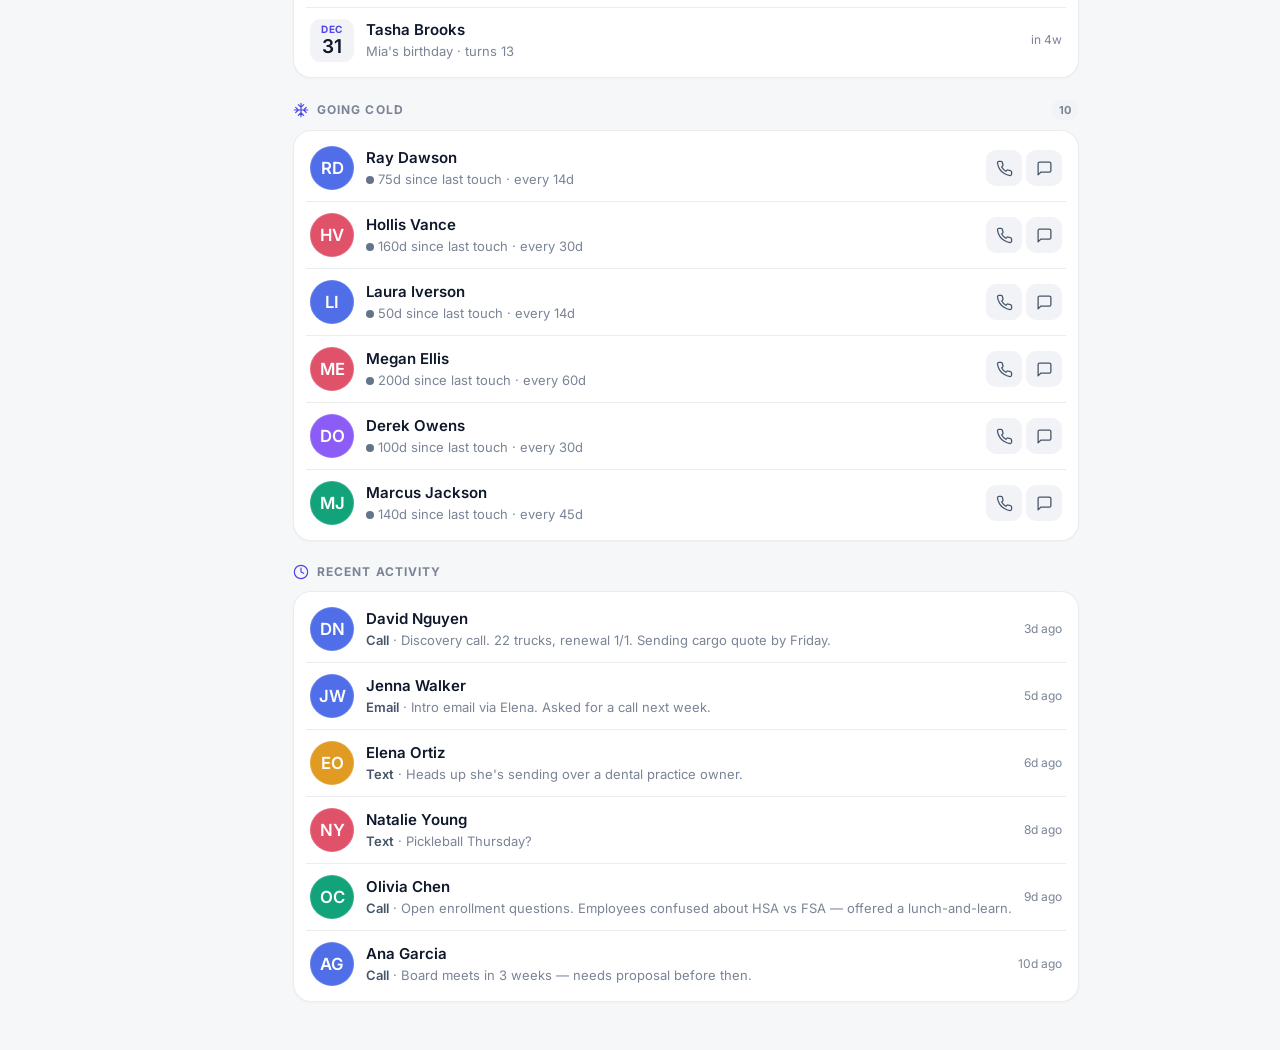
==== commit c4667f34: "Add files via upload" ====
--- a/index.html
+++ b/index.html
@@ -38,6 +38,7 @@
   <script src="js/views.js"></script>
   <script src="js/record.js"></script>
   <script src="js/editor.js"></script>
+  <script src="js/intake.js"></script>
   <script src="js/share.js"></script>
   <script src="js/importer.js"></script>
   <script src="js/settings.js"></script>
--- a/styles.css
+++ b/styles.css
@@ -37,14 +37,14 @@
   --bg: #1B1E26; --bg-2: #21252F; --surface: #262A35; --surface-2: #2E3340; --surface-3: #3A404F;
   --line: rgba(248, 250, 252, .07); --line-2: rgba(248, 250, 252, .13);
   --ink: #F8FAFC; --ink-2: #AEB6C4; --ink-3: #7D8696;
-  --accent: #818CF8; --accent-2: #6366F1; --accent-fill: #6366F1; --accent-ink: #FFFFFF; --accent-soft: rgba(129, 140, 248, .14);
+  --accent: #5EC4B6; --accent-2: #3AAFA0; --accent-fill: #3AAFA0; --accent-ink: #062320; --accent-soft: rgba(94, 196, 182, .13);
   --paper: #2A2F3B; --paper-2: #232731; --paper-edge: rgba(248, 250, 252, .08); --paper-ink: #F8FAFC; --paper-ink-2: #AEB6C4; --paper-ink-3: #7D8696; --paper-line: rgba(248, 250, 252, .09);
   --danger: #F87171; --ok: #10B981; --warn: #FBBF24;
   --hot: #FB923C; --warm: #FBBF24; --cooling: #38BDF8; --cold: #8892A3;
   --shadow-card: 0 1px 0 rgba(255, 255, 255, .03) inset, 0 14px 32px -16px rgba(0, 0, 0, .7);
   --rail-a: #3A404F; --rail-b: #6B7385;
   --scrim: rgba(5, 7, 12, .6);
-  --glow: radial-gradient(1000px 520px at 85% -12%, rgba(99, 102, 241, .10), transparent 60%);
+  --glow: none;
   --slot: #1B1E26;
   --theme-color: #1B1E26;
 }
@@ -168,6 +168,7 @@
 .row .quick { display: flex; gap: 4px; }
 .row .quick a { width: 36px; height: 36px; border-radius: 10px; display: grid; place-items: center; color: var(--ink-2); background: var(--surface-2); }
 .row .quick a .ic { width: 17px; height: 17px; }
+.row.tap { cursor: pointer; }
 .row.tap:active { background: var(--surface-2); }
 .letter-head { position: sticky; top: 0; z-index: 2; padding: 14px 4px 6px; font-family: var(--font-display); font-weight: 700; font-size: 18px; color: var(--accent); background: linear-gradient(var(--bg) 70%, transparent); }
 .overdue { color: var(--danger) !important; font-weight: 600; }
@@ -245,7 +246,6 @@
 .rc-lines { margin-top: auto; display: grid; gap: 3px; font-size: 13.5px; padding-bottom: 12px; }
 .rc-lines div { display: flex; align-items: center; gap: 8px; white-space: nowrap; overflow: hidden; text-overflow: ellipsis; }
 .rc-lines .ic { width: 15px; height: 15px; color: var(--paper-ink-3); }
-.rc-stripe { position: absolute; left: 0; top: 16px; bottom: 16px; width: 3px; border-radius: 0 3px 3px 0; }
 .rc-corner { position: absolute; right: 16px; top: 14px; display: flex; gap: 6px; align-items: center; }
 .rc-rule { height: 1px; background: repeating-linear-gradient(90deg, var(--paper-line) 0 6px, transparent 6px 10px); margin: 10px 0 8px; }
 /* divider tab cards */
@@ -282,7 +282,6 @@
 .rec-top { position: sticky; top: 0; z-index: 10; display: flex; align-items: center; gap: 4px; padding: calc(var(--safe-t) + 6px) 0 6px; margin: calc(-8px - var(--safe-t)) -6px 0; background: linear-gradient(var(--bg) 70%, transparent); }
 .rec-top .sp { flex: 1; }
 .rec-hero { position: relative; padding: 20px 18px 18px; margin-top: 4px; }
-.rec-hero .stripe { position: absolute; left: 0; top: 18px; bottom: 18px; width: 3px; border-radius: 0 4px 4px 0; }
 .rec-hero .top { display: flex; gap: 14px; align-items: center; }
 .rec-hero .avatar { --s: 74px; cursor: pointer; }
 .rec-hero h1 { font-family: var(--font-display); font-size: 26px; font-weight: 700; line-height: 1.12; letter-spacing: -.03em; }
@@ -314,8 +313,8 @@
 .cline .acts .icon-btn { width: 36px; height: 36px; }
 .cline .acts .ic { width: 18px; height: 18px; }
 
-.brief { position: relative; padding: 16px 16px 14px 18px; border-radius: var(--r-lg); background: var(--surface); border: 1px solid color-mix(in srgb, var(--accent) 26%, var(--line)); margin-top: 14px; overflow: hidden; }
-.brief::before { content: ''; position: absolute; left: 0; top: 0; bottom: 0; width: 3px; background: var(--accent-fill); }
+.brief { position: relative; padding: 16px; border-radius: var(--r-lg); background: var(--surface); border: 1px solid var(--line); margin-top: 14px; overflow: hidden; }
+
 .brief h3 { font-size: 12px; font-weight: 700; letter-spacing: .1em; text-transform: uppercase; color: var(--accent); display: flex; align-items: center; gap: 8px; }
 .brief h3 .ic { width: 16px; height: 16px; }
 .brief ul { list-style: none; margin: 10px 0 0; padding: 0; display: grid; gap: 8px; }
@@ -373,6 +372,37 @@
 @media (min-width: 1100px) {
   .rec-grid { display: grid; grid-template-columns: 1fr 1fr; gap: 0 18px; align-items: start; }
 }
+
+/* ---------- Quick intake ---------- */
+.intake-btn { width: 100%; margin-top: 10px; height: 48px; justify-content: flex-start; padding: 0 14px; gap: 10px; }
+.intake-btn .ic { color: var(--accent); }
+.intake-btn small { margin-left: auto; font-weight: 500; color: var(--ink-3); font-size: 12.5px; }
+.mic-wrap { display: flex; flex-direction: column; align-items: center; gap: 8px; margin: 4px 0 14px; }
+.mic-btn { width: 76px; height: 76px; border-radius: 50%; border: 0; display: grid; place-items: center; background: var(--accent-fill); color: var(--accent-ink); box-shadow: 0 10px 24px -10px var(--accent-fill); transition: transform .15s; }
+.mic-btn .ic { width: 30px; height: 30px; }
+.mic-btn.on { animation: pulse 1.4s ease-in-out infinite; }
+@keyframes pulse { 0%, 100% { box-shadow: 0 0 0 0 var(--accent-soft), 0 10px 24px -10px var(--accent-fill); } 50% { box-shadow: 0 0 0 14px var(--accent-soft), 0 10px 24px -10px var(--accent-fill); } }
+.mic-state { font-size: 13px; font-weight: 600; color: var(--ink-2); }
+.intake-list { display: grid; gap: 10px; }
+.intake-item { border: 1px solid var(--line); border-radius: 14px; padding: 12px; background: var(--surface); }
+.intake-head { display: flex; align-items: center; gap: 10px; font-size: 14px; cursor: pointer; }
+.intake-head input { width: 19px; height: 19px; accent-color: var(--accent-fill); }
+.intake-head .ic { width: 17px; height: 17px; color: var(--accent); }
+.intake-body { margin-top: 10px; display: grid; gap: 6px; }
+.intake-body .type-chips { margin-bottom: 4px; }
+.intake-body .input { height: 42px; font-size: 15px; }
+.intake-body textarea.input { height: auto; min-height: 76px; }
+.intake-item:has([data-on]:not(:checked)) .intake-body { opacity: .4; pointer-events: none; }
+
+/* ---------- Swipe to delete (list view) ---------- */
+.swipe { position: relative; overflow: hidden; border-bottom: 1px solid var(--line); }
+.swipe:last-child { border-bottom: 0; }
+.swipe > .row { position: relative; z-index: 1; background: var(--bg); border-bottom: 0; touch-action: pan-y; transition: transform .22s var(--ease); }
+.swipe.dragging > .row { transition: none; }
+.swipe-del { position: absolute; top: 0; right: 0; bottom: 0; width: 96px; border: 0; background: var(--danger); color: #fff; font-weight: 700; font-size: 14px; display: flex; flex-direction: column; align-items: center; justify-content: center; gap: 3px; }
+.swipe-del .ic { width: 20px; height: 20px; }
+.rec-delete { display: flex; justify-content: center; margin: 26px 0 8px; }
+.rec-delete .btn { color: var(--danger); border-color: var(--line-2); background: transparent; font-weight: 600; }
 
 /* ---------- Desktop split (rolodex + record) ---------- */
 .split { display: block; }
@@ -498,7 +528,7 @@
 .theme-opt .swatch.dark i { background: #2A2F3B; box-shadow: none; }
 .theme-opt .swatch.system i { background: linear-gradient(135deg, #fff 50%, #2A2F3B 50%); }
 .theme-opt .swatch b { background: #4F46E5; }
-.theme-opt .swatch.dark b { background: #818CF8; }
+.theme-opt .swatch.dark b { background: #3AAFA0; }
 .theme-opt .nm { display: flex; align-items: center; gap: 6px; }
 .theme-opt .nm .ic { width: 15px; height: 15px; color: var(--ink-3); }
 .theme-opt .swatch i { position: absolute; right: 8px; bottom: 8px; width: 46%; height: 52%; border-radius: 5px; }
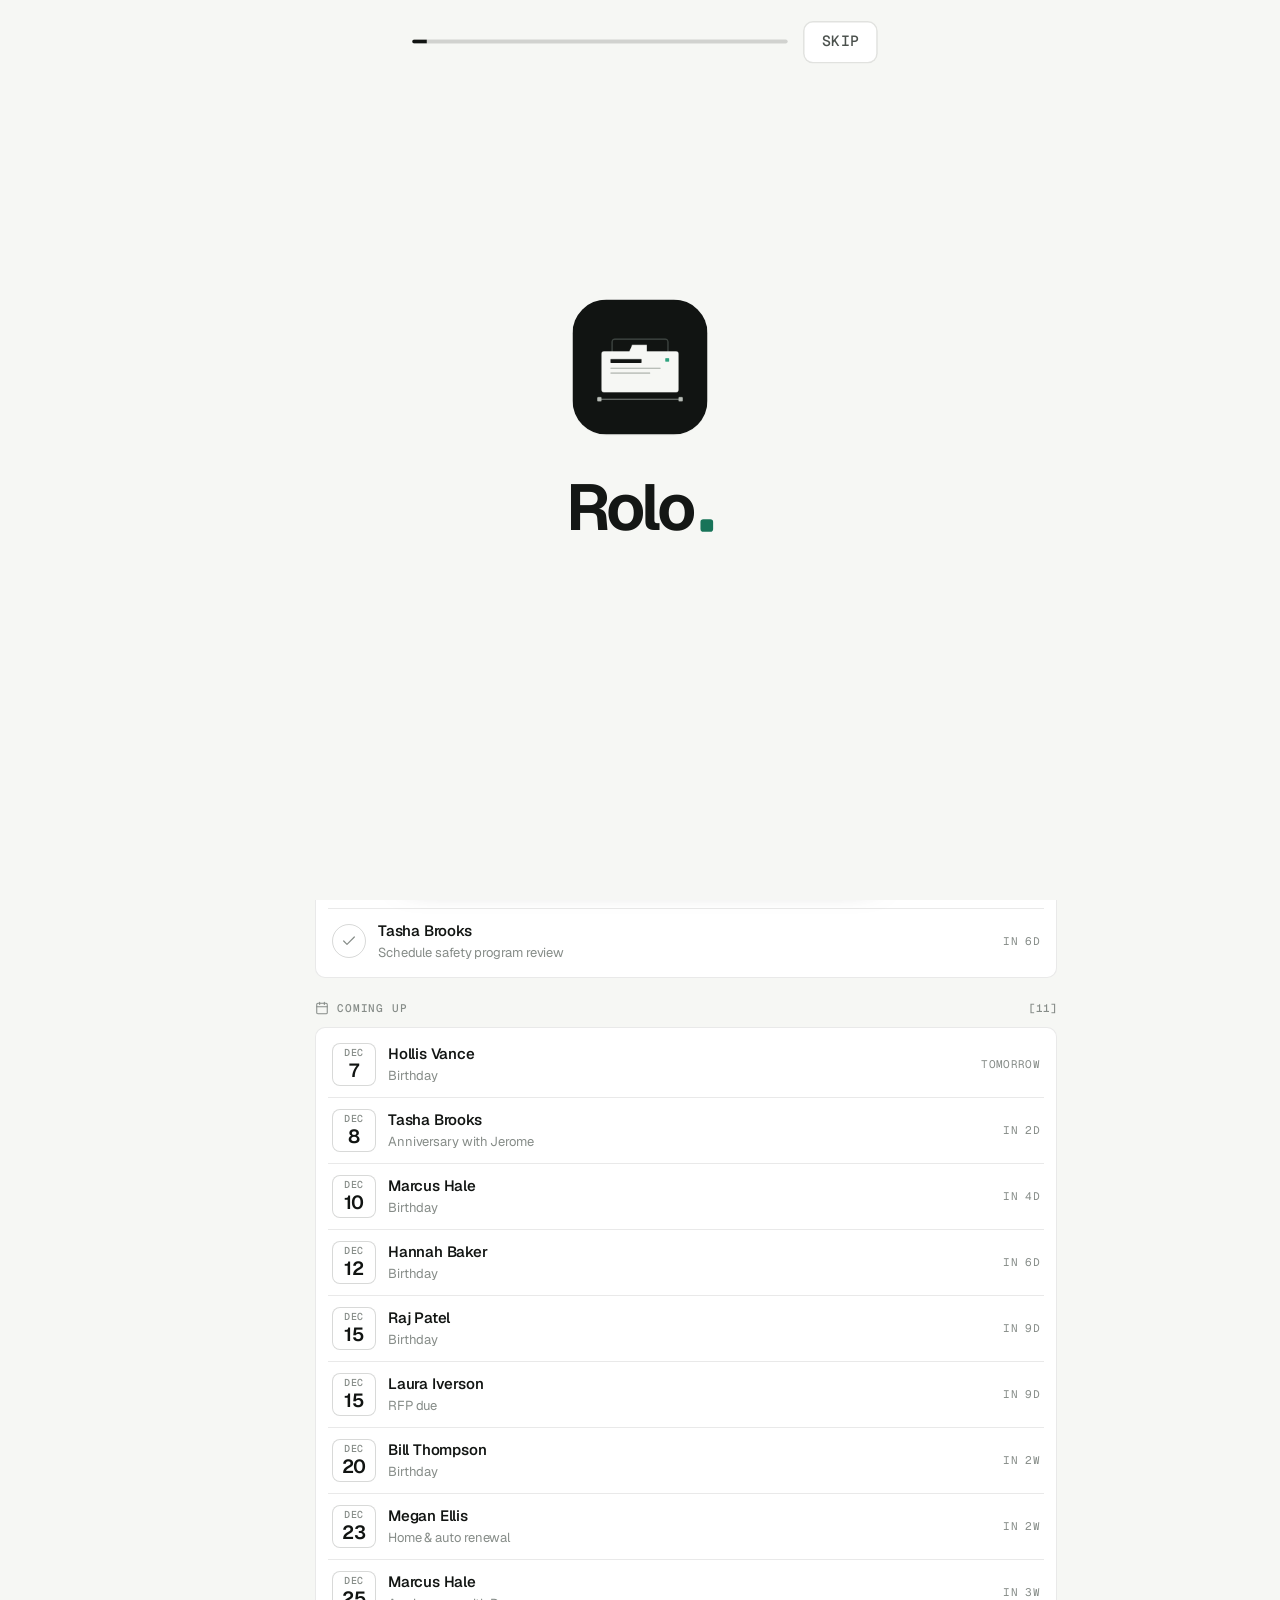
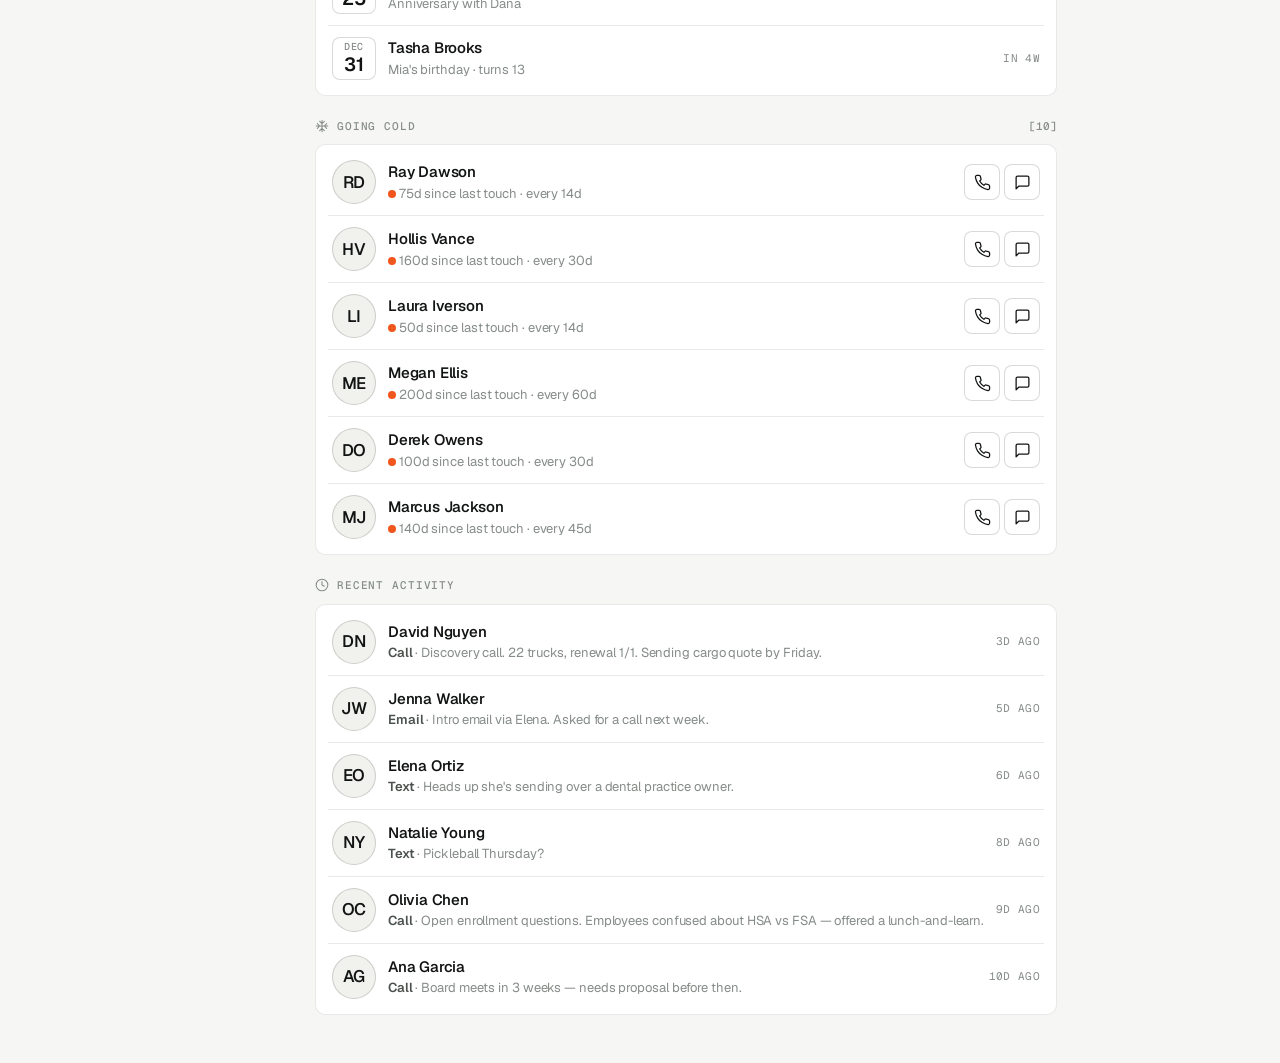
==== commit 0fcef83d: "Add files via upload" ====
--- a/index.html
+++ b/index.html
@@ -5,7 +5,7 @@
   <meta name="viewport" content="width=device-width, initial-scale=1, viewport-fit=cover">
   <title>Rolo</title>
   <meta name="description" content="Rolo — a modern rolodex for people who live on relationships.">
-  <meta name="theme-color" content="#F6F7F9">
+  <meta name="theme-color" content="#F6F7F4">
   <script>/* set theme before paint to avoid a flash */try{var t=(JSON.parse(localStorage.getItem('rolo-theme')||'"system"'));if(t==='system')t=matchMedia('(prefers-color-scheme: dark)').matches?'dark':'light';document.documentElement.dataset.theme=t;}catch(e){}</script>
   <meta name="apple-mobile-web-app-capable" content="yes">
   <meta name="mobile-web-app-capable" content="yes">
@@ -15,7 +15,8 @@
   <link rel="icon" href="icons/icon.svg" type="image/svg+xml">
   <link rel="icon" href="icons/icon-32.png" sizes="32x32">
   <link rel="apple-touch-icon" href="icons/icon-180.png">
-  <link rel="preload" href="fonts/inter-latin-wght-normal.woff2" as="font" type="font/woff2" crossorigin>
+  <link rel="preload" href="fonts/geist-latin-wght-normal.woff2" as="font" type="font/woff2" crossorigin>
+  <link rel="preload" href="fonts/geist-mono-latin-wght-normal.woff2" as="font" type="font/woff2" crossorigin>
   <link rel="stylesheet" href="styles.css">
 </head>
 <body>
@@ -41,6 +42,7 @@
   <script src="js/intake.js"></script>
   <script src="js/share.js"></script>
   <script src="js/importer.js"></script>
+  <script src="js/intro.js"></script>
   <script src="js/settings.js"></script>
   <script src="js/app.js"></script>
 </body>
--- a/styles.css
+++ b/styles.css
@@ -1,52 +1,60 @@
 /* =========================================================
    Rolo — styles (mobile first)
-   Themes: light + dark (Slate + Indigo). html[data-theme] is set by settings.js (system/light/dark).
+   Look: "field instrument" — warm off-white canvas, hairline rules, Geist + Geist Mono labels,
+   ink-black primary actions, one green/teal accent, orange only for signals.
+   html[data-theme] is set by settings.js (system/light/dark).
    ========================================================= */
 
-@font-face { font-family: 'Inter'; src: url('fonts/inter-latin-wght-normal.woff2') format('woff2'); font-weight: 100 900; font-display: swap; }
+@font-face { font-family: 'Geist'; src: url('fonts/geist-latin-wght-normal.woff2') format('woff2'); font-weight: 100 900; font-display: swap; }
+@font-face { font-family: 'Geist Mono'; src: url('fonts/geist-mono-latin-wght-normal.woff2') format('woff2'); font-weight: 100 900; font-display: swap; }
 
 :root {
-  --font-ui: 'Inter', system-ui, -apple-system, 'Segoe UI', Roboto, sans-serif;
-  --font-display: 'Inter', system-ui, -apple-system, 'Segoe UI', Roboto, sans-serif;
-  --r-sm: 8px; --r-md: 12px; --r-lg: 18px; --r-xl: 24px;
+  --font-ui: 'Geist', system-ui, -apple-system, 'Segoe UI', Roboto, sans-serif;
+  --font-display: 'Geist', system-ui, -apple-system, 'Segoe UI', Roboto, sans-serif;
+  --font-mono: 'Geist Mono', ui-monospace, 'SF Mono', Menlo, monospace;
+  --r-sm: 6px; --r-md: 8px; --r-lg: 10px; --r-xl: 14px;
   --nav-h: 64px;
   --safe-b: env(safe-area-inset-bottom, 0px);
   --safe-t: env(safe-area-inset-top, 0px);
   --ease: cubic-bezier(.2, .8, .2, 1);
 }
 
-/* ---------- Themes (Slate + Indigo) ---------- */
+/* ---------- Themes ---------- */
 :root, [data-theme="light"] {
   color-scheme: light;
-  --bg: #F6F7F9; --bg-2: #FFFFFF; --surface: #FFFFFF; --surface-2: #F1F3F6; --surface-3: #E5E8EE;
-  --line: rgba(15, 23, 42, .08); --line-2: rgba(15, 23, 42, .14);
-  --ink: #0F172A; --ink-2: #475569; --ink-3: #7A8496;
-  --accent: #4F46E5; --accent-2: #4338CA; --accent-fill: #4F46E5; --accent-ink: #FFFFFF; --accent-soft: rgba(79, 70, 229, .09);
-  --paper: #FFFFFF; --paper-2: #EEF0F4; --paper-edge: rgba(15, 23, 42, .09); --paper-ink: #0F172A; --paper-ink-2: #475569; --paper-ink-3: #8A94A6; --paper-line: rgba(15, 23, 42, .09);
-  --danger: #DC2626; --ok: #059669; --warn: #D97706;
-  --hot: #EA580C; --warm: #D97706; --cooling: #0284C7; --cold: #64748B;
-  --shadow-card: 0 1px 2px rgba(15, 23, 42, .05), 0 10px 28px -14px rgba(15, 23, 42, .22);
-  --rail-a: #94A3B8; --rail-b: #E2E8F0;
-  --scrim: rgba(15, 23, 42, .35);
+  --bg: #F6F7F4; --bg-2: #FBFCFA; --surface: #FFFFFF; --surface-2: #F1F2EE; --surface-3: #E6E8E3;
+  --line: rgba(17, 20, 18, .09); --line-2: rgba(17, 20, 18, .16);
+  --ink: #111412; --ink-2: #4B514D; --ink-3: #868C88;
+  --accent: #157257; --accent-2: #0F5E47; --accent-fill: #111412; --accent-ink: #FFFFFF; --accent-soft: rgba(21, 114, 87, .09);
+  --signal: #F0561D; --signal-soft: rgba(240, 86, 29, .10);
+  --paper: #FFFFFF; --paper-2: #EEF0EB; --paper-edge: rgba(17, 20, 18, .11); --paper-ink: #111412; --paper-ink-2: #4B514D; --paper-ink-3: #8A908C; --paper-line: rgba(17, 20, 18, .10);
+  --danger: #D9481A; --ok: #157257; --warn: #C9771A;
+  --hot: #157257; --warm: #4B514D; --cooling: #9AA09C; --cold: #F0561D;
+  --shadow-card: 0 1px 0 rgba(17, 20, 18, .02);
+  --rail-a: #B9BEB8; --rail-b: #E6E8E3;
+  --dot: rgba(17, 20, 18, .14);
+  --scrim: rgba(17, 20, 18, .28);
   --glow: none;
-  --slot: #D9DEE6;
-  --theme-color: #F6F7F9;
+  --slot: #DADDD7;
+  --theme-color: #F6F7F4;
 }
 [data-theme="dark"] {
   color-scheme: dark;
-  --bg: #1B1E26; --bg-2: #21252F; --surface: #262A35; --surface-2: #2E3340; --surface-3: #3A404F;
-  --line: rgba(248, 250, 252, .07); --line-2: rgba(248, 250, 252, .13);
-  --ink: #F8FAFC; --ink-2: #AEB6C4; --ink-3: #7D8696;
-  --accent: #5EC4B6; --accent-2: #3AAFA0; --accent-fill: #3AAFA0; --accent-ink: #062320; --accent-soft: rgba(94, 196, 182, .13);
-  --paper: #2A2F3B; --paper-2: #232731; --paper-edge: rgba(248, 250, 252, .08); --paper-ink: #F8FAFC; --paper-ink-2: #AEB6C4; --paper-ink-3: #7D8696; --paper-line: rgba(248, 250, 252, .09);
-  --danger: #F87171; --ok: #10B981; --warn: #FBBF24;
-  --hot: #FB923C; --warm: #FBBF24; --cooling: #38BDF8; --cold: #8892A3;
-  --shadow-card: 0 1px 0 rgba(255, 255, 255, .03) inset, 0 14px 32px -16px rgba(0, 0, 0, .7);
-  --rail-a: #3A404F; --rail-b: #6B7385;
-  --scrim: rgba(5, 7, 12, .6);
+  --bg: #0F1211; --bg-2: #131716; --surface: #171B1A; --surface-2: #1E2321; --surface-3: #2A302D;
+  --line: rgba(236, 240, 237, .08); --line-2: rgba(236, 240, 237, .15);
+  --ink: #ECF0ED; --ink-2: #A9B1AC; --ink-3: #6F7873;
+  --accent: #5FCBAA; --accent-2: #44B293; --accent-fill: #ECF0ED; --accent-ink: #0F1211; --accent-soft: rgba(95, 203, 170, .12);
+  --signal: #FF7A45; --signal-soft: rgba(255, 122, 69, .13);
+  --paper: #171B1A; --paper-2: #131716; --paper-edge: rgba(236, 240, 237, .10); --paper-ink: #ECF0ED; --paper-ink-2: #A9B1AC; --paper-ink-3: #727B76; --paper-line: rgba(236, 240, 237, .10);
+  --danger: #FF7A45; --ok: #5FCBAA; --warn: #E8A64A;
+  --hot: #5FCBAA; --warm: #A9B1AC; --cooling: #5E6762; --cold: #FF7A45;
+  --shadow-card: 0 0 0 rgba(0, 0, 0, 0);
+  --rail-a: #2A302D; --rail-b: #4A524E;
+  --dot: rgba(236, 240, 237, .13);
+  --scrim: rgba(0, 0, 0, .6);
   --glow: none;
-  --slot: #1B1E26;
-  --theme-color: #1B1E26;
+  --slot: #0F1211;
+  --theme-color: #0F1211;
 }
 
 /* ---------- Base ---------- */
@@ -546,7 +554,7 @@
 .ver { text-align: center; color: var(--ink-3); font-size: 12px; margin-top: 26px; }
 
 /* ---------- Lock screen ---------- */
-.lock { position: fixed; inset: 0; z-index: 500; display: grid; place-items: center; background: var(--bg); background-image: var(--glow); padding: 24px; }
+.lock { position: fixed; inset: 0; z-index: 700; display: grid; place-items: center; background: var(--bg); background-image: var(--glow); padding: 24px; }
 .lock-inner { width: 100%; max-width: 320px; text-align: center; }
 .lock-inner img { width: 64px; height: 64px; border-radius: 16px; margin: 0 auto 16px; }
 .lock-inner h1 { font-family: var(--font-display); font-size: 24px; font-weight: 700; letter-spacing: -.02em; }
@@ -599,3 +607,366 @@
 
 .theme-opt .swatch { border: 1px solid var(--line); }
 .mode-pick { display: grid; grid-template-columns: repeat(3, 1fr); gap: 10px; }
+
+/* ---------- Intro animation ---------- */
+.intro { position: fixed; inset: 0; z-index: 600; background: var(--bg); opacity: 0; transition: opacity .3s; }
+.intro.show { opacity: 1; }
+.intro.recording, .intro.recording * { transition: none !important; }
+.intro-stage { position: absolute; left: 50%; top: 50%; width: 360px; height: 640px; transform-origin: 50% 50%; overflow: hidden; background: var(--bg); color: var(--ink); font-family: var(--font-ui); user-select: none; -webkit-user-select: none; }
+.ix-top { position: absolute; z-index: 20; top: 16px; left: 18px; right: 12px; display: flex; align-items: center; gap: 12px; }
+.ix-bar { flex: 1; height: 3px; border-radius: 2px; background: var(--line-2); overflow: hidden; }
+.ix-bar i { display: block; height: 100%; background: var(--accent-fill); transform-origin: 0 50%; transform: scaleX(0); }
+.ix-skip { border: 0; background: var(--surface); color: var(--ink-2); font-size: 13px; font-weight: 600; padding: 6px 12px; border-radius: 999px; box-shadow: 0 0 0 1px var(--line); }
+.intro.recording .ix-skip, .intro.recording .ix-replay { visibility: hidden; }
+.intro.paused .ix-bar i { opacity: .4; }
+.ix-scene { position: absolute; inset: 0; visibility: hidden; opacity: 0; }
+.ix-ui { position: absolute; top: 52px; left: 0; right: 0; height: 384px; }
+.ix-pad { padding: 0 18px; }
+.ix-cap { position: absolute; left: 24px; right: 24px; top: 456px; opacity: 0; }
+.ix-cap1 { font-size: 25px; font-weight: 750; letter-spacing: -.03em; line-height: 1.15; }
+.ix-cap2 { font-size: 15.5px; color: var(--ink-2); margin-top: 8px; line-height: 1.45; }
+.ix-touch { position: absolute; z-index: 30; left: 0; top: 0; width: 44px; height: 44px; border-radius: 50%; background: var(--ink); opacity: 0; pointer-events: none; }
+.ix-av { width: 38px; height: 38px; flex: none; border-radius: 50%; color: #fff; display: grid; place-items: center; font-weight: 650; font-size: 14px; }
+.ix-av.lg { width: 60px; height: 60px; font-size: 22px; }
+.ix-t1 { font-weight: 650; font-size: 15px; }
+.ix-t2 { font-size: 13px; color: var(--ink-3); margin-top: 1px; }
+.ix-t2 b { color: var(--ink-2); font-weight: 600; }
+.ix-scene .ic { width: 18px; height: 18px; }
+
+/* logo */
+.ix-logo, .ix-end { display: flex; flex-direction: column; align-items: center; justify-content: center; text-align: center; padding: 0 28px; }
+.ix-logo img { width: 96px; height: 96px; border-radius: 24px; box-shadow: var(--shadow-card); }
+.ix-word { font-size: 46px; font-weight: 800; letter-spacing: -.05em; margin-top: 18px; display: flex; align-items: center; gap: 6px; }
+.ix-word .dot { width: 11px; height: 11px; border-radius: 50%; background: var(--accent-fill); transform: translateY(10px); }
+.ix-tag { font-size: 17px; color: var(--ink-2); margin-top: 6px; }
+
+/* rolodex */
+.ix-wheel { position: absolute; left: 0; right: 30px; top: 0; height: 370px; perspective: 900px; perspective-origin: 50% 4%; }
+.ix-card { position: absolute; left: 50%; bottom: 80px; width: 282px; height: 170px; margin-left: -141px; transform-origin: 50% 100%; transform-style: preserve-3d; }
+.ix-card .face { position: absolute; inset: 0; border-radius: 14px; backface-visibility: hidden; -webkit-backface-visibility: hidden; }
+.ix-card .front { background: var(--paper); color: var(--paper-ink); box-shadow: 0 0 0 1px var(--paper-edge), var(--shadow-card); padding: 16px 18px; }
+.ix-card .back { transform: rotateX(180deg); background: var(--paper-2); box-shadow: 0 0 0 1px var(--paper-edge); }
+.ix-shade { position: absolute; inset: 0; border-radius: 14px; background: #000; opacity: 0; backface-visibility: hidden; -webkit-backface-visibility: hidden; }
+.ix-name { font-size: 20px; font-weight: 600; letter-spacing: -.025em; }
+.ix-name b { font-weight: 750; }
+.ix-role { font-size: 12.5px; color: var(--paper-ink-2); margin-top: 2px; white-space: nowrap; overflow: hidden; text-overflow: ellipsis; }
+.ix-rule { height: 1px; margin: 12px 0 14px; background: repeating-linear-gradient(90deg, var(--paper-line) 0 6px, transparent 6px 10px); }
+.ix-line { display: flex; align-items: center; gap: 8px; font-size: 13px; margin-top: 4px; }
+.ix-line .ic { width: 14px; height: 14px; color: var(--paper-ink-3); }
+.ix-rail { position: absolute; left: 50%; bottom: 77px; width: 300px; height: 7px; margin-left: -150px; border-radius: 4px; background: linear-gradient(90deg, var(--rail-a), var(--rail-b) 50%, var(--rail-a)); z-index: 50; }
+.ix-az { position: absolute; right: 8px; top: 18px; display: flex; flex-direction: column; gap: 6px; }
+.ix-az span { width: 20px; height: 18px; display: grid; place-items: center; font-size: 10.5px; font-weight: 700; color: var(--ink-3); border-radius: 5px; }
+.ix-az span.cur { background: var(--accent-fill); color: var(--accent-ink); }
+
+/* search */
+.ix-search { display: flex; align-items: center; gap: 10px; height: 52px; padding: 0 14px; border-radius: 14px; background: var(--surface); box-shadow: 0 0 0 1px var(--line-2); font-size: 17px; margin-top: 12px; }
+.ix-search .ic { color: var(--ink-3); }
+.ix-caret { width: 2px; height: 22px; background: var(--accent-fill); margin-left: -8px; }
+.ix-results { margin-top: 16px; background: var(--surface); border-radius: 16px; box-shadow: 0 0 0 1px var(--line); padding: 4px 14px; }
+.ix-row { display: flex; align-items: center; gap: 12px; padding: 12px 0; border-bottom: 1px solid var(--line); opacity: 0; }
+.ix-row:last-child { border-bottom: 0; }
+.ix-row mark { background: var(--accent-soft); color: var(--accent); border-radius: 3px; padding: 0 2px; }
+
+/* record */
+.ix-hero { display: flex; gap: 14px; align-items: center; background: var(--paper); border-radius: 18px; padding: 16px; box-shadow: 0 0 0 1px var(--paper-edge), var(--shadow-card); margin-top: 8px; }
+.ix-h1 { font-size: 22px; font-weight: 750; letter-spacing: -.03em; }
+.ix-chip { display: inline-block; margin-top: 6px; color: #fff; font-size: 11px; font-weight: 650; padding: 3px 8px; border-radius: 6px; }
+.ix-actions { display: grid; grid-template-columns: repeat(5, 1fr); gap: 8px; margin-top: 12px; }
+.ix-act { display: flex; flex-direction: column; align-items: center; gap: 5px; padding: 11px 0 9px; border-radius: 14px; background: var(--surface); box-shadow: 0 0 0 1px var(--line); font-size: 11px; font-weight: 600; color: var(--ink-2); }
+.ix-act .ic { color: var(--accent); width: 20px; height: 20px; }
+.ix-act.primary { background: var(--accent-fill); color: var(--accent-ink); box-shadow: none; }
+.ix-act.primary .ic { color: var(--accent-ink); }
+.ix-brief { margin-top: 12px; padding: 14px; border-radius: 16px; background: var(--surface); box-shadow: 0 0 0 1px var(--line); display: grid; gap: 8px; font-size: 13.5px; }
+.ix-kicker { font-size: 11px; font-weight: 700; letter-spacing: .1em; text-transform: uppercase; color: var(--accent); display: flex; gap: 6px; align-items: center; }
+.ix-kicker .ic { width: 14px; height: 14px; }
+.ix-bl { display: flex; gap: 8px; align-items: center; }
+.ix-bl .ic { width: 15px; height: 15px; color: var(--accent); }
+.ix-toast { position: absolute; left: 50%; bottom: -6px; display: flex; gap: 14px; align-items: center; white-space: nowrap; padding: 11px 14px; border-radius: 14px; background: var(--ink); color: var(--bg); font-size: 13.5px; font-weight: 500; opacity: 0; box-shadow: 0 12px 30px -10px rgba(0,0,0,.4); }
+.ix-toast b { background: var(--accent-fill); color: var(--accent-ink); padding: 5px 10px; border-radius: 8px; font-size: 12.5px; }
+
+/* intake */
+.ix-mic-wrap { display: flex; flex-direction: column; align-items: center; gap: 8px; margin-top: 8px; }
+.ix-mic { width: 64px; height: 64px; border-radius: 50%; display: grid; place-items: center; background: var(--accent-fill); color: var(--accent-ink); }
+.ix-mic .ic { width: 26px; height: 26px; }
+.ix-micstate { font-size: 12.5px; font-weight: 600; color: var(--ink-2); }
+.ix-transcript { margin-top: 12px; min-height: 66px; padding: 12px 14px; border-radius: 14px; background: var(--surface); box-shadow: 0 0 0 1px var(--line); font-size: 14px; line-height: 1.45; color: var(--ink); }
+.ix-filed { margin-top: 12px; display: grid; gap: 7px; }
+.ix-file { display: flex; align-items: center; gap: 9px; padding: 9px 12px; border-radius: 12px; background: var(--surface); box-shadow: 0 0 0 1px var(--line); font-size: 13.5px; opacity: 0; }
+.ix-file > .ic { width: 16px; height: 16px; color: var(--accent); }
+.ix-file .k { color: var(--ink-3); font-weight: 600; font-size: 12px; min-width: 82px; }
+.ix-file .v { flex: 1; font-weight: 600; white-space: nowrap; overflow: hidden; text-overflow: ellipsis; }
+.ix-file .ok { color: var(--ok); opacity: 0; transition: opacity .2s; }
+.ix-file.done .ok { opacity: 1; }
+
+/* today */
+.ix-date { font-size: 11.5px; font-weight: 700; letter-spacing: .1em; color: var(--accent); margin-top: 10px; }
+.ix-hello { font-size: 28px; font-weight: 750; letter-spacing: -.035em; margin-top: 2px; }
+.ix-stats { display: grid; grid-template-columns: repeat(3, 1fr); gap: 8px; margin-top: 12px; }
+.ix-stat { background: var(--surface); border-radius: 12px; box-shadow: 0 0 0 1px var(--line); padding: 10px 12px; }
+.ix-stat .n { font-size: 26px; font-weight: 750; letter-spacing: -.03em; line-height: 1; }
+.ix-stat .l { font-size: 11.5px; color: var(--ink-3); margin-top: 5px; font-weight: 500; }
+.ix-stat.alert .n { color: var(--danger); } .ix-stat.gold .n { color: var(--accent); }
+.ix-list { margin-top: 12px; background: var(--surface); border-radius: 16px; box-shadow: 0 0 0 1px var(--line); padding: 2px 12px; }
+.ix-li { display: flex; align-items: center; gap: 11px; padding: 10px 0; border-bottom: 1px solid var(--line); opacity: 0; }
+.ix-li:last-child { border-bottom: 0; }
+.ix-li > div { flex: 1; min-width: 0; }
+.ix-check { width: 28px; height: 28px; flex: none; border-radius: 50%; border: 1.5px solid var(--line-2); display: grid; place-items: center; color: transparent; transition: all .2s; }
+.ix-check .ic { width: 14px; height: 14px; }
+.ix-li.checked .ix-check { background: var(--ok); border-color: var(--ok); color: #fff; }
+.ix-li.checked .ix-t1 { text-decoration: line-through; color: var(--ink-3); }
+.ix-due { font-size: 11.5px; color: var(--ink-3); font-weight: 600; }
+.ix-due.od { color: var(--danger); } .ix-due.td { color: var(--warn); }
+
+/* end */
+.ix-end img { width: 72px; height: 72px; border-radius: 18px; box-shadow: var(--shadow-card); }
+.ix-endh { font-size: 30px; font-weight: 800; letter-spacing: -.04em; margin-top: 18px; }
+.ix-ends { font-size: 15.5px; color: var(--ink-2); margin-top: 6px; line-height: 1.45; }
+.ix-endbtns { display: grid; gap: 10px; width: 100%; margin-top: 26px; opacity: 0; transform: translateY(8px); transition: all .35s var(--ease); }
+.ix-endbtns .btn { height: 50px; font-size: 15px; }
+.ix-replay { margin-top: 16px; border: 0; background: none; color: var(--ink-3); font-size: 13px; font-weight: 600; display: inline-flex; gap: 6px; align-items: center; opacity: 0; transition: opacity .35s; }
+.ix-replay .ic { width: 14px; height: 14px; }
+
+/* =========================================================
+   v1.4 design layer — clean, technical, editorial
+   (overrides earlier component rules; tokens live at the top)
+   ========================================================= */
+body { font-size: 15px; letter-spacing: -.006em; }
+.mono, .muted.mono { font-family: var(--font-mono); letter-spacing: 0; }
+:focus-visible { outline-color: var(--ink); }
+
+/* corner tick marks (+) for key panels */
+.ticks {
+  --tick: var(--ink-3);
+  background-image:
+    linear-gradient(var(--tick), var(--tick)), linear-gradient(var(--tick), var(--tick)),
+    linear-gradient(var(--tick), var(--tick)), linear-gradient(var(--tick), var(--tick)),
+    linear-gradient(var(--tick), var(--tick)), linear-gradient(var(--tick), var(--tick)),
+    linear-gradient(var(--tick), var(--tick)), linear-gradient(var(--tick), var(--tick));
+  background-repeat: no-repeat;
+  background-size: 9px 1px, 1px 9px, 9px 1px, 1px 9px, 9px 1px, 1px 9px, 9px 1px, 1px 9px;
+  background-position: 6px 10px, 10px 6px, calc(100% - 6px) 10px, calc(100% - 10px) 6px,
+    6px calc(100% - 10px), 10px calc(100% - 6px), calc(100% - 6px) calc(100% - 10px), calc(100% - 10px) calc(100% - 6px);
+}
+/* diagonal hatch band */
+.hatch { height: 10px; border-top: 1px solid var(--line); border-bottom: 1px solid var(--line);
+  background: repeating-linear-gradient(-45deg, var(--line-2) 0 1px, transparent 1px 6px); margin: 18px 0 0; }
+/* dot-matrix field */
+.dots-bg { position: relative; isolation: isolate; }
+.dots-bg::before { content: ''; position: absolute; inset: -8px -16px 0; z-index: -1; pointer-events: none;
+  background-image: radial-gradient(var(--dot) 1px, transparent 1.2px); background-size: 8px 8px;
+  -webkit-mask-image: linear-gradient(to left, #000, transparent 75%); mask-image: linear-gradient(to left, #000, transparent 75%); }
+
+/* nav */
+.nav { background: color-mix(in srgb, var(--bg-2) 92%, transparent); border-color: var(--line); }
+.nav a { font-family: var(--font-mono); font-size: 10px; letter-spacing: .06em; text-transform: uppercase; font-weight: 500; }
+.nav a .ic { width: 21px; height: 21px; stroke-width: 1.6; }
+.nav a.active { color: var(--ink); }
+.nav a.active .ic { color: var(--accent); }
+.nav .nav-add span.fab { width: 48px; height: 48px; border-radius: 12px; background: var(--accent-fill); color: var(--accent-ink); box-shadow: none; }
+
+/* headings & labels */
+.page-head h1 { font-size: 30px; font-weight: 600; letter-spacing: -.04em; }
+.page-head .sub { font-family: var(--font-mono); font-size: 11px; text-transform: uppercase; letter-spacing: .06em; }
+.wordmark { font-size: 25px; font-weight: 650; letter-spacing: -.05em; }
+.wordmark .dot { width: 7px; height: 7px; border-radius: 1px; background: var(--accent); transform: translateY(7px); }
+.section-head h2 { font-family: var(--font-mono); font-size: 11px; font-weight: 500; letter-spacing: .08em; color: var(--ink-3); }
+.section-head h2 .ic { color: var(--ink-3); width: 14px; height: 14px; }
+.count { font-family: var(--font-mono); background: none; padding: 0; font-weight: 500; color: var(--ink-3); }
+.count::before { content: '['; } .count::after { content: ']'; }
+.form-section > h3 { font-family: var(--font-mono); font-weight: 500; font-size: 11px; letter-spacing: .08em; }
+.form-section > h3 .ic { color: var(--ink-3); }
+.field > span { font-weight: 550; }
+
+/* surfaces */
+.panel { border-radius: var(--r-lg); box-shadow: none; border-color: var(--line); }
+.paper { border-radius: var(--r-lg); box-shadow: 0 0 0 1px var(--paper-edge); }
+.banner { border-radius: var(--r-lg); background: var(--surface); border-color: var(--line); }
+.banner .ic { color: var(--ink); }
+
+/* buttons, chips, inputs */
+.btn { border-radius: var(--r-md); font-weight: 550; border-color: var(--line-2); background: var(--surface); }
+.btn.primary { background: var(--accent-fill); color: var(--accent-ink); }
+.btn.danger { color: var(--danger); }
+.icon-btn { border-radius: var(--r-md); }
+.chip { border-radius: var(--r-sm); height: 30px; background: var(--surface); border-color: var(--line-2); color: var(--ink-2); font-weight: 500; }
+.chip.on { background: var(--ink); color: var(--bg); border-color: var(--ink); }
+.chip .muted { font-family: var(--font-mono); font-size: 11px; }
+.link-btn { color: var(--accent); font-weight: 550; }
+.add-row { color: var(--accent); }
+.seg { border-radius: var(--r-md); background: var(--surface); }
+.seg button { border-radius: 6px; font-family: var(--font-mono); font-size: 11px; text-transform: uppercase; letter-spacing: .05em; font-weight: 500; }
+.seg button.on { background: var(--ink); color: var(--bg); }
+.input, .field input, .field select, .field textarea, .repeat input, .repeat select { border-radius: var(--r-md); background: var(--surface); border-color: var(--line-2); }
+.input:focus, .field input:focus, .field select:focus, .field textarea:focus, .repeat input:focus, .repeat select:focus { border-color: var(--ink); }
+.searchbox { border-radius: var(--r-lg); background: var(--surface); border-color: var(--line-2); height: 48px; }
+.searchbox kbd { font-family: var(--font-mono); }
+.toggle input, .imp-row input[type=checkbox], .intake-head input { accent-color: var(--ink); }
+mark { background: var(--accent-soft); color: var(--accent); }
+
+/* avatars & tags: neutral, color only as a small dot */
+.avatar:not(:has(img)) { background: var(--surface-2) !important; color: var(--ink) !important; box-shadow: inset 0 0 0 1px var(--line-2); font-weight: 550; letter-spacing: -.02em; }
+.gtag { background: transparent !important; color: var(--ink-2); border: 1px solid var(--line-2); border-radius: 5px; font-family: var(--font-mono); font-size: 10.5px; font-weight: 500; text-transform: uppercase; letter-spacing: .04em; height: 22px; padding: 0 7px; gap: 6px; }
+.gtag i { width: 6px; height: 6px; border-radius: 1px; display: inline-block; }
+.tag { font-family: var(--font-mono); font-size: 11px; }
+.pill { border-radius: var(--r-sm); background: var(--surface); border-color: var(--line-2); }
+
+/* rows & lists */
+.row .t1 { font-weight: 550; letter-spacing: -.012em; }
+.row .side { font-family: var(--font-mono); font-size: 11px; text-transform: uppercase; letter-spacing: .03em; }
+.row .quick a { border-radius: var(--r-md); background: transparent; box-shadow: inset 0 0 0 1px var(--line-2); color: var(--ink); }
+.letter-head { font-family: var(--font-mono); font-size: 12px; font-weight: 500; color: var(--ink-3); letter-spacing: .08em; padding-top: 18px; }
+.check-btn { border-color: var(--line-2); }
+.check-btn:hover { border-color: var(--accent); color: var(--accent); }
+.overdue, .due-today { font-family: var(--font-mono); text-transform: uppercase; font-weight: 500 !important; font-size: 11px; }
+.overdue { color: var(--signal) !important; }
+.due-today { color: var(--ink) !important; }
+.date-badge { background: transparent; box-shadow: inset 0 0 0 1px var(--line-2); border-radius: var(--r-md); }
+.date-badge .m { font-family: var(--font-mono); color: var(--ink-3); font-weight: 500; }
+.date-badge .d { font-weight: 600; letter-spacing: -.03em; }
+.warmth { font-family: var(--font-mono); font-size: 10.5px; text-transform: uppercase; letter-spacing: .04em; font-weight: 500; }
+.warmth .bars i { border-radius: 1px; width: 3px; }
+
+/* today */
+.hello { padding-top: 18px; }
+.hello .date { font-family: var(--font-mono); font-size: 11px; font-weight: 500; letter-spacing: .08em; color: var(--ink-3); display: flex; align-items: center; gap: 8px; }
+.hello .date::before { content: ''; width: 6px; height: 6px; border-radius: 1px; background: var(--accent); }
+.hello h1 { font-size: 34px; font-weight: 600; letter-spacing: -.045em; line-height: 1.05; margin-top: 10px; }
+.hello h1 em { color: var(--ink); font-weight: 600; background: linear-gradient(transparent 62%, var(--accent-soft) 62%); }
+.hello .line { font-size: 17px; letter-spacing: -.015em; margin-top: 10px; }
+.stats { gap: 0; margin-top: 18px; background-color: var(--surface); border: 1px solid var(--line); border-radius: var(--r-lg); overflow: hidden; }
+.stat { border: 0; border-radius: 0; background: transparent; padding: 16px 16px 14px; box-shadow: none; }
+.stat:nth-child(odd) { border-right: 1px solid var(--line); }
+.stat:nth-child(-n+2) { border-bottom: 1px solid var(--line); }
+.stat .n { font-size: 36px; font-weight: 500; letter-spacing: -.05em; font-variant-numeric: tabular-nums; }
+.stat .l { font-family: var(--font-mono); font-size: 10.5px; text-transform: uppercase; letter-spacing: .07em; margin-top: 8px; }
+.stat.alert .n { color: var(--signal); } .stat.gold .n { color: var(--accent); }
+@media (min-width: 600px) {
+  .stat:nth-child(-n+2) { border-bottom: 0; }
+  .stat:nth-child(odd) { border-right: 0; }
+  .stat:not(:last-child) { border-right: 1px solid var(--line); }
+}
+
+/* rolodex */
+.rolo-stage::before { left: -10%; right: -10%; bottom: 0; height: 30%; border-radius: 0; filter: none;
+  background-image: radial-gradient(var(--dot) 1px, transparent 1.3px); background-size: 9px 9px;
+  -webkit-mask-image: linear-gradient(to bottom, transparent, #000 60%); mask-image: linear-gradient(to bottom, transparent, #000 60%); }
+.rolo-rail { height: 2px; background: var(--ink-3); box-shadow: none; bottom: calc(16% - 1px); }
+.rolo-rail::before, .rolo-rail::after { width: 9px; height: 9px; top: -4px; border-radius: 2px; background: var(--ink-2); box-shadow: none; }
+.rolo-rail::before { left: -4px; } .rolo-rail::after { right: -4px; }
+.rolo-card .face { border-radius: var(--r-lg); }
+.rolo-card .face.front.paper { box-shadow: 0 0 0 1px var(--paper-edge), 0 1px 0 var(--paper-edge); }
+.rolo-card .shade { border-radius: var(--r-lg); }
+.rc-name { font-size: 21px; font-weight: 550; letter-spacing: -.035em; }
+.rc-name .last { font-weight: 650; }
+.rc-role { font-size: 12.5px; }
+.rc-lines { font-family: var(--font-mono); font-size: 12.5px; letter-spacing: -.01em; }
+.rolo-card.divider .tabcard { background: var(--surface-2) !important; box-shadow: inset 0 0 0 1px var(--line-2); border-radius: var(--r-lg); }
+.rolo-card.divider .tab { background: var(--ink) !important; color: var(--bg); font-family: var(--font-mono); font-size: 13px; font-weight: 500; height: 30px; top: -26px; width: 46px; border-radius: 6px 6px 0 0; }
+.rolo-card.divider .big { font-family: var(--font-mono); font-weight: 400; font-size: 64px; color: var(--ink-3); opacity: .35; letter-spacing: -.04em; }
+.rolo-card.divider .cnt { font-family: var(--font-mono); color: var(--ink-3); font-size: 11px; text-transform: uppercase; letter-spacing: .06em; font-weight: 500; }
+.az button { font-family: var(--font-mono); font-weight: 500; font-size: 10px; }
+.az button.cur { background: var(--ink); color: var(--bg); border-radius: 4px; }
+.rolo-meta { font-family: var(--font-mono); font-size: 11px; text-transform: uppercase; letter-spacing: .05em; }
+
+/* record */
+.rec-hero { border-radius: var(--r-xl); }
+.rec-hero h1 { font-size: 27px; font-weight: 600; letter-spacing: -.045em; }
+.rec-hero .role { font-size: 14px; }
+.rec-hero .meta { border-top-style: solid; border-top-color: var(--line); }
+.rec-hero .meta span { font-family: var(--font-mono); font-size: 10.5px; text-transform: uppercase; letter-spacing: .04em; color: var(--ink-2); }
+.rec-hero .meta .ic { width: 13px; height: 13px; }
+.actions { gap: 6px; }
+.action { border-radius: var(--r-lg); background: var(--surface); border-color: var(--line-2); font-family: var(--font-mono); font-size: 10px; font-weight: 500; text-transform: uppercase; letter-spacing: .06em; color: var(--ink-2); }
+.action .ic { color: var(--ink); width: 21px; height: 21px; stroke-width: 1.6; }
+.action.primary { background: var(--accent-fill); color: var(--accent-ink); }
+.action.primary .ic { color: var(--accent-ink); }
+.intake-btn { border-radius: var(--r-lg); border-style: dashed; border-color: var(--line-2); background: transparent; }
+.intake-btn .ic { color: var(--accent); }
+.intake-btn small { font-family: var(--font-mono); font-size: 10.5px; text-transform: uppercase; letter-spacing: .05em; }
+.brief { border-radius: var(--r-lg); }
+.brief h3 { font-family: var(--font-mono); font-size: 11px; font-weight: 500; letter-spacing: .08em; color: var(--ink-3); }
+.brief h3 .ic { color: var(--accent); }
+.brief li .ic { color: var(--ink-3); }
+.brief li b { font-weight: 600; }
+.pinned .p { border-radius: var(--r-md); background: var(--surface); box-shadow: inset 0 0 0 1px var(--line); }
+.pinned .p .ic { color: var(--signal); }
+.tl-ic { border-radius: var(--r-md); background: var(--surface); border-color: var(--line-2); color: var(--ink); }
+.tl-item::before { left: 17px; background: var(--line); }
+.tl-meta { font-family: var(--font-mono); font-size: 10.5px; text-transform: uppercase; letter-spacing: .04em; }
+.tl-meta b { font-weight: 600; color: var(--ink); }
+.kv .ic { color: var(--ink-3); }
+.kv .k, .cline .k { font-family: var(--font-mono); font-weight: 500; font-size: 10.5px; letter-spacing: .07em; }
+.person { border-radius: var(--r-md); background: var(--surface); box-shadow: inset 0 0 0 1px var(--line); }
+.age-pill { font-weight: 500; font-variant-numeric: tabular-nums; letter-spacing: -.03em; }
+.age-pill small { font-family: var(--font-mono); font-weight: 500; }
+.photo { border-radius: var(--r-md); }
+.rec-delete .btn { font-family: var(--font-mono); font-size: 11px; text-transform: uppercase; letter-spacing: .06em; font-weight: 500; }
+.swipe-del { background: var(--signal); font-family: var(--font-mono); font-size: 11px; text-transform: uppercase; letter-spacing: .06em; font-weight: 500; }
+
+/* sheets, toasts */
+.sheet { background: var(--bg); border-radius: 16px 16px 0 0; box-shadow: none; border-color: var(--line-2); }
+.sheet-head h2 { font-size: 20px; font-weight: 600; letter-spacing: -.035em; }
+@media (min-width: 700px) { .sheet { border-radius: 16px; } }
+.toast { border-radius: var(--r-lg); background: var(--ink); color: var(--bg); }
+.toast-btn { background: var(--bg) !important; color: var(--ink) !important; border-radius: 6px; font-family: var(--font-mono); font-size: 11px; text-transform: uppercase; letter-spacing: .05em; font-weight: 500; }
+.toast-btn.ghost { background: transparent !important; color: var(--bg) !important; }
+.type-chips .chip.on, .intake-body .type-chips .chip.on { background: var(--ink); color: var(--bg); border-color: var(--ink); }
+.menu-item { border-radius: var(--r-md); }
+.menu-item .ic { color: var(--ink); }
+.settings-list .menu-item { border-color: var(--line); }
+.intake-item { border-radius: var(--r-lg); }
+.intake-head .ic { color: var(--ink-3); }
+.mic-btn { background: var(--accent-fill); color: var(--accent-ink); box-shadow: none; }
+
+/* settings swatches */
+.theme-opt { border-radius: var(--r-lg); border-color: var(--line-2); }
+.theme-opt.on { border-color: var(--ink); box-shadow: none; }
+.theme-opt .swatch { background: #F6F7F4; border-radius: 6px; }
+.theme-opt .swatch.dark { background: #0F1211; }
+.theme-opt .swatch.system { background: linear-gradient(135deg, #F6F7F4 50%, #0F1211 50%); }
+.theme-opt .swatch i { background: #fff; box-shadow: 0 0 0 1px rgba(17,20,18,.12); border-radius: 3px; }
+.theme-opt .swatch.dark i { background: #171B1A; box-shadow: 0 0 0 1px rgba(236,240,237,.12); }
+.theme-opt .swatch.system i { background: linear-gradient(135deg, #fff 50%, #171B1A 50%); }
+.theme-opt .swatch b { background: #157257; border-radius: 2px; width: 10px; height: 10px; }
+.theme-opt .swatch.dark b { background: #5FCBAA; }
+.theme-opt .nm { font-family: var(--font-mono); font-size: 10.5px; font-weight: 500; text-transform: uppercase; letter-spacing: .05em; }
+.group-row .sw { border-radius: 2px; width: 10px; height: 10px; }
+.ver { font-family: var(--font-mono); font-size: 10.5px; text-transform: uppercase; letter-spacing: .06em; }
+
+/* lock */
+.lock-inner img { border-radius: 14px; }
+.pinpad button { background: var(--surface); border-color: var(--line-2); font-weight: 400; }
+.pin-dots i.on { background: var(--ink); border-color: var(--ink); }
+
+/* intro overrides */
+.ix-skip { font-family: var(--font-mono); font-size: 10.5px; text-transform: uppercase; letter-spacing: .06em; font-weight: 500; border-radius: 6px; }
+.ix-bar i { background: var(--ink); }
+.ix-av { background: var(--surface-2) !important; color: var(--ink) !important; box-shadow: inset 0 0 0 1px var(--line-2); font-weight: 550; }
+.ix-chip { background: transparent !important; color: var(--ink-2); border: 1px solid var(--line-2); font-family: var(--font-mono); font-weight: 500; text-transform: uppercase; letter-spacing: .04em; font-size: 10px; border-radius: 5px; }
+.ix-cap1 { font-weight: 600; letter-spacing: -.04em; font-size: 27px; }
+.ix-word { font-weight: 650; letter-spacing: -.06em; }
+.ix-word .dot { width: 9px; height: 9px; border-radius: 2px; background: var(--accent); transform: translateY(12px); }
+.ix-kicker, .ix-file .k, .ix-stat .l, .ix-date, .ix-micstate, .ix-due { font-family: var(--font-mono); font-weight: 500; text-transform: uppercase; letter-spacing: .06em; }
+.ix-kicker { color: var(--ink-3); } .ix-kicker .ic { color: var(--accent); }
+.ix-date { color: var(--ink-3); }
+.ix-hello, .ix-h1, .ix-endh { font-weight: 600; letter-spacing: -.045em; }
+.ix-stat .n { font-weight: 500; }
+.ix-stat.alert .n, .ix-due.od { color: var(--signal); } .ix-stat.gold .n { color: var(--accent); }
+.ix-act { font-family: var(--font-mono); font-size: 9.5px; text-transform: uppercase; letter-spacing: .05em; font-weight: 500; border-radius: 10px; }
+.ix-act .ic { color: var(--ink); }
+.ix-act.primary .ic { color: var(--accent-ink); }
+.ix-card .front { box-shadow: 0 0 0 1px var(--paper-edge); }
+.ix-line { font-family: var(--font-mono); font-size: 12px; }
+.ix-rail { height: 2px; background: var(--ink-3); }
+.ix-az span { font-family: var(--font-mono); font-weight: 500; }
+.ix-az span.cur { background: var(--ink); color: var(--bg); }
+.ix-bl .ic, .ix-file > .ic { color: var(--ink-3); }
+.ix-file .ok { color: var(--accent); }
+.ix-hero, .ix-brief, .ix-results, .ix-list, .ix-stat, .ix-transcript, .ix-file, .ix-search, .ix-act { box-shadow: 0 0 0 1px var(--line-2); }
+.ix-hero { box-shadow: 0 0 0 1px var(--paper-edge); }
+.ix-toast b { background: var(--bg); color: var(--ink); font-family: var(--font-mono); font-size: 10.5px; text-transform: uppercase; letter-spacing: .05em; font-weight: 500; }
+.ix-li.checked .ix-check { background: var(--accent); border-color: var(--accent); }
+.ix-mic { background: var(--ink); color: var(--bg); }
+.nav .brand img { box-shadow: 0 0 0 1px var(--line-2); border-radius: 10px; }
+input[type=search]::-webkit-search-cancel-button { filter: grayscale(1) opacity(.6); }
+.ix-file .k { font-size: 10px; min-width: 92px; }
